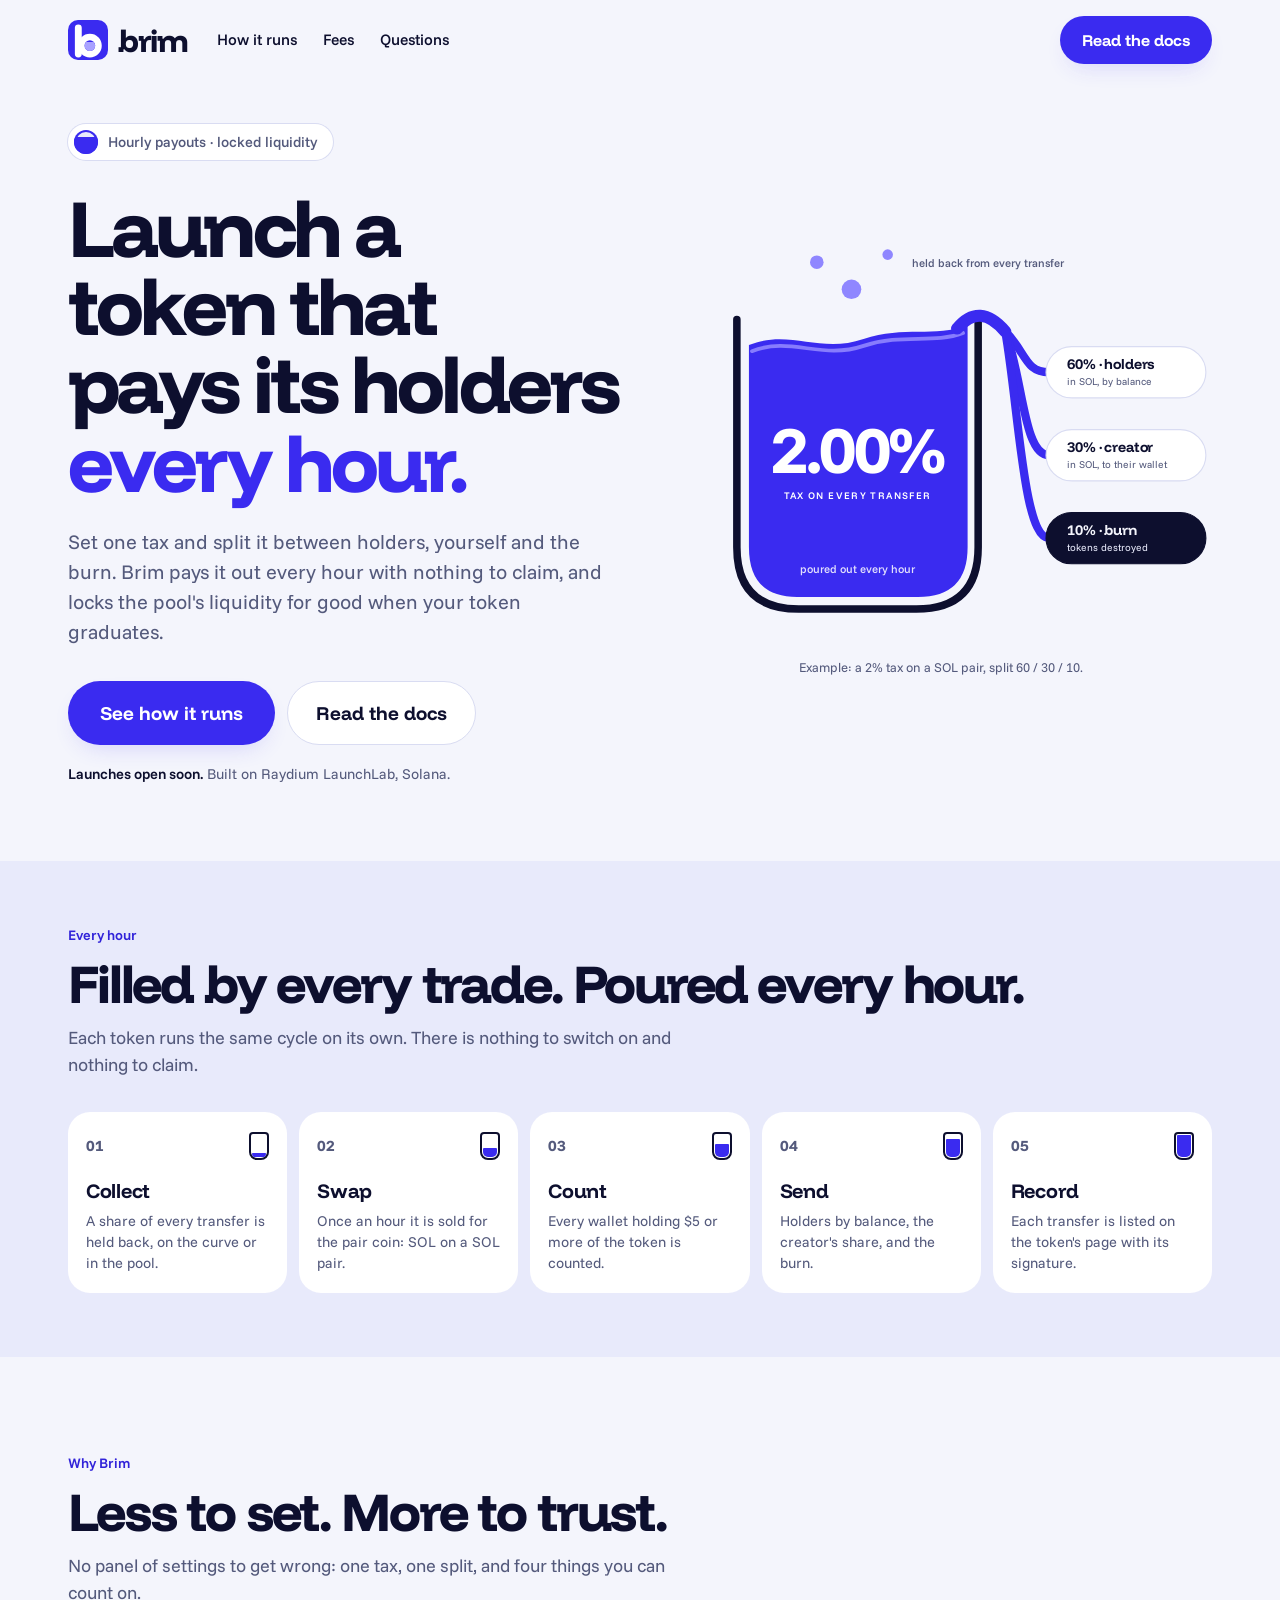
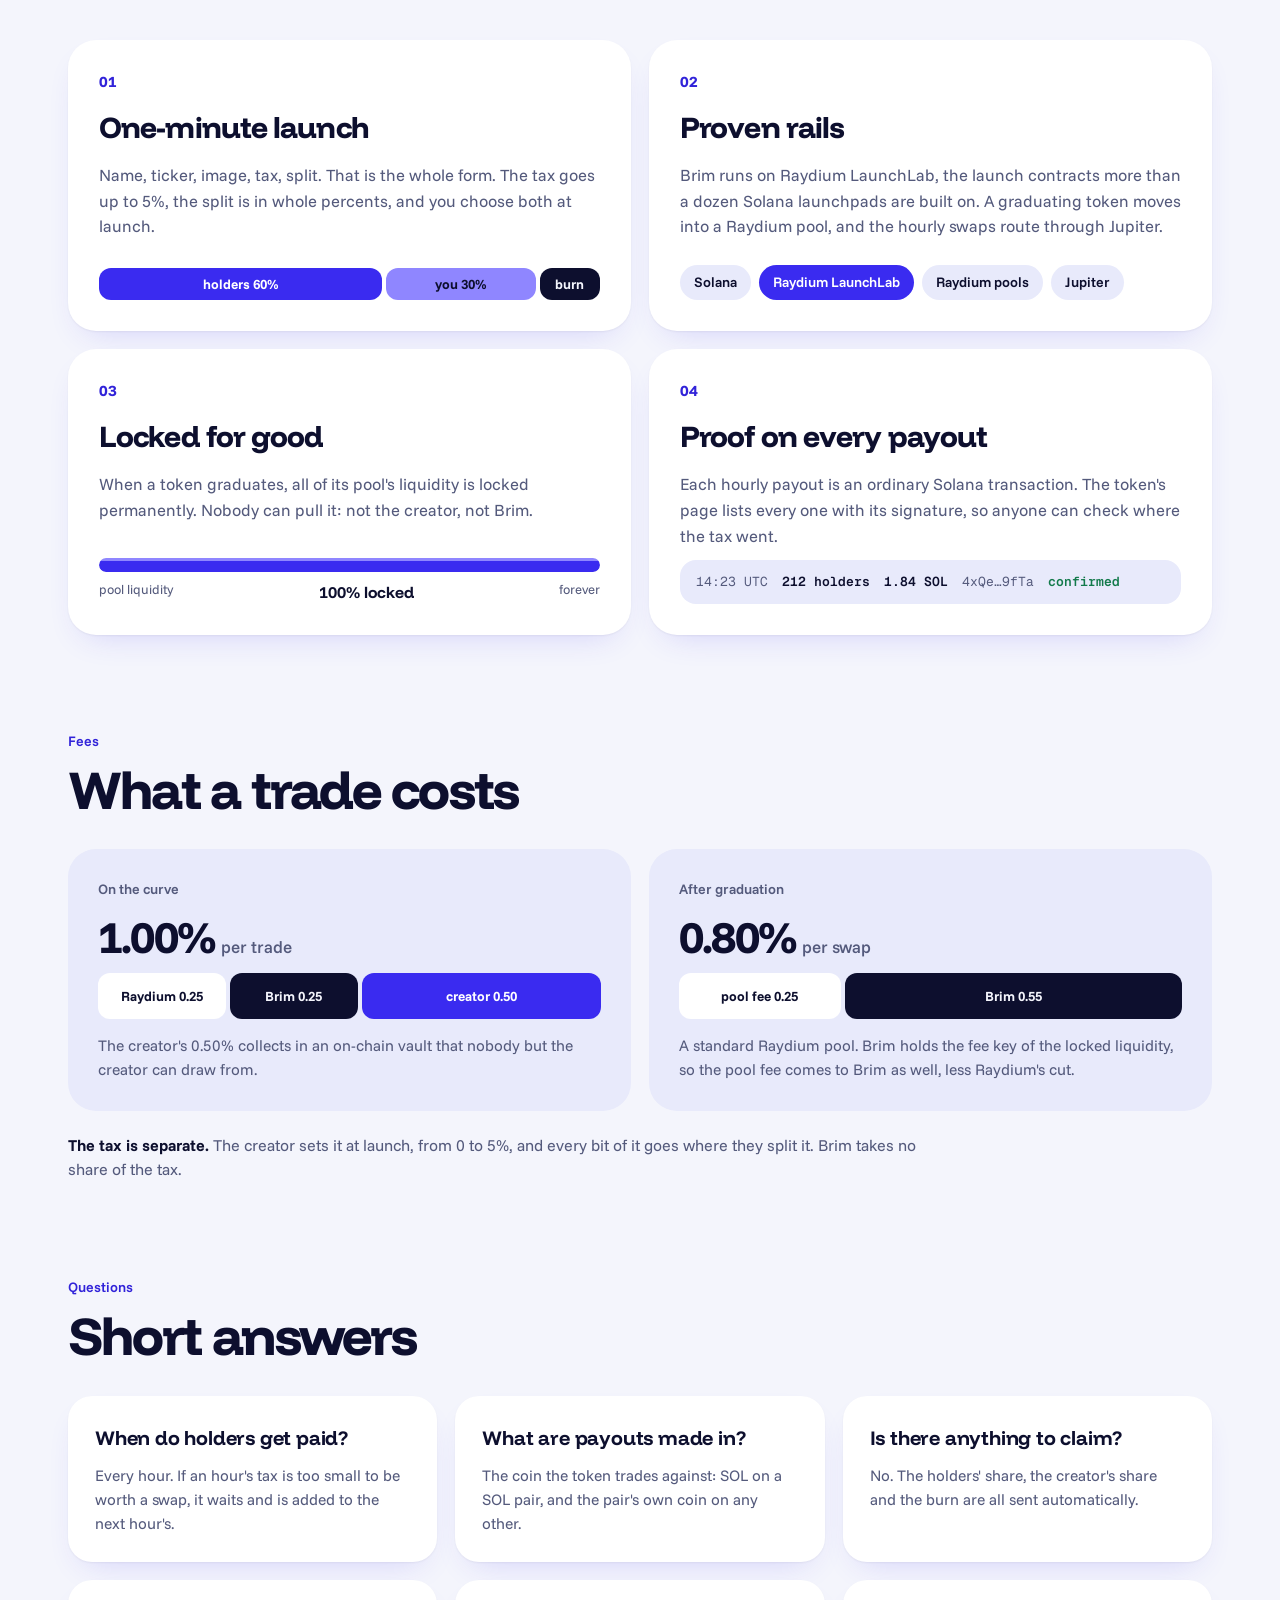
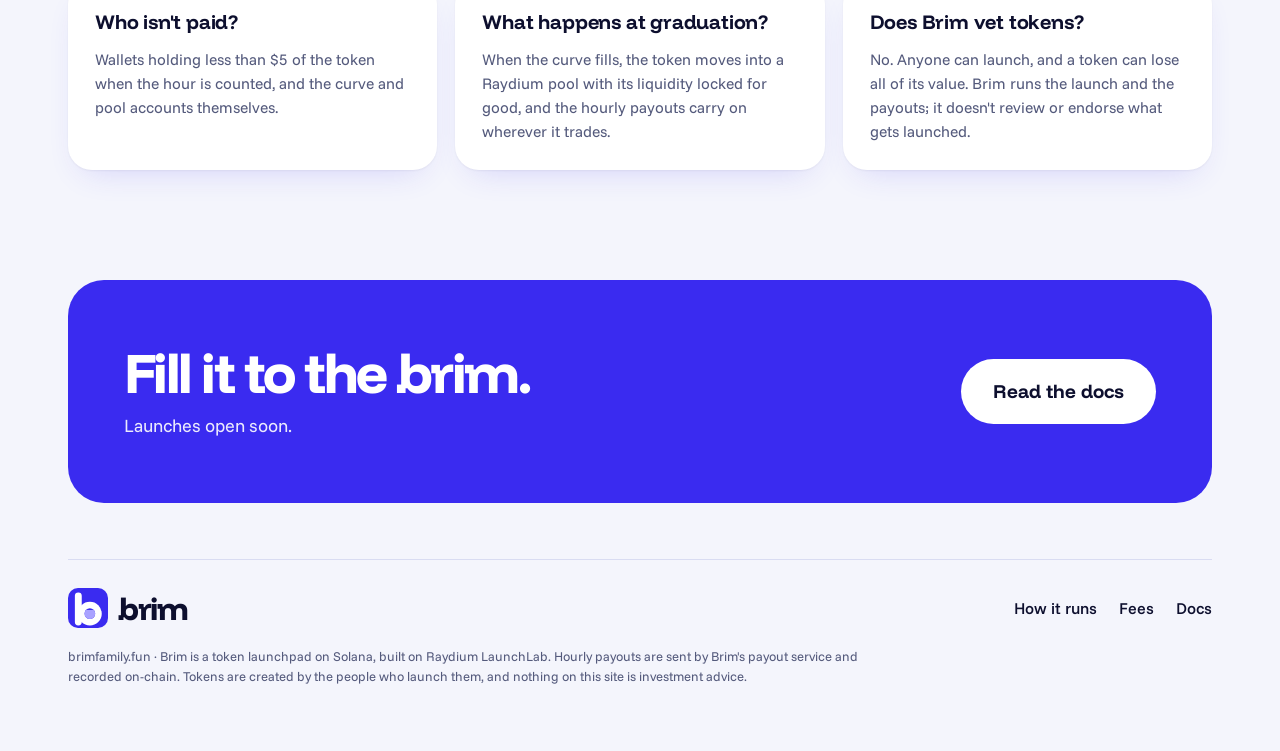
==== index.html @ 85ad712d "Brim website" ====
<!doctype html>
<html lang="en">
<head>
<meta charset="utf-8">
<meta name="viewport" content="width=device-width, initial-scale=1">
<script>try{var m=localStorage.getItem("brim-mode");if(m==="dark"||m==="light")document.documentElement.dataset.theme=m}catch(e){}</script>
<title>Brim · tokens that pay every hour</title>
<meta name="description" content="Launch a Solana token whose tax pays its holders every hour. Built on Raydium LaunchLab, with the pool's liquidity locked for good at graduation.">
<meta property="og:title" content="Brim · tokens that pay every hour">
<meta property="og:description" content="One tax, split between holders, the creator and the burn, paid out every hour. Built on Raydium LaunchLab.">
<meta property="og:image" content="https://brimfamily.fun/logo.png">
<meta property="og:url" content="https://brimfamily.fun/">
<meta name="twitter:card" content="summary">
<meta name="theme-color" content="#F4F5FC" media="(prefers-color-scheme: light)">
<meta name="theme-color" content="#090A1F" media="(prefers-color-scheme: dark)">
<link rel="icon" href="favicon.svg" type="image/svg+xml">
<link rel="apple-touch-icon" href="apple-touch-icon.png">
<style>
  @font-face { font-family: "Funnel Display"; src: url("fonts/funnel-display-latin-wght-normal.woff2") format("woff2"); font-weight: 300 800; font-style: normal; font-display: swap; }
  @font-face { font-family: "Funnel Sans"; src: url("fonts/funnel-sans-latin-wght-normal.woff2") format("woff2"); font-weight: 300 800; font-style: normal; font-display: swap; }
  @font-face { font-family: "Geist Mono"; src: url("fonts/geist-mono-latin-wght-normal.woff2") format("woff2"); font-weight: 100 900; font-style: normal; font-display: swap; }

  :root { color-scheme: light; --bg: #F4F5FC; --bg2: #E8EAFB; --card: #FFFFFF; --ink: #0D0F2E; --muted: #545A7C; --line: #D9DCF2; --accent: #3A2BF0; --accent2: #2A1CC9; --on-accent: #FFFFFF; --link: #3123D9; --ok: #137A4B;
    --hi: #8F86FF; --glow: rgba(58, 43, 240, .20); --card-line: transparent; --card-shadow: 0 1px 2px rgba(13, 15, 46, .05), 0 14px 34px -16px rgba(58, 43, 240, .20);
    --font-body: "Funnel Sans", system-ui, -apple-system, "Segoe UI", sans-serif; --font-display: "Funnel Display", system-ui, sans-serif; --font-mono: "Geist Mono", ui-monospace, Menlo, Consolas, monospace; }
  :root[data-theme="dark"] { color-scheme: dark; --bg: #090A1F; --bg2: #16183A; --card: #10122D; --ink: #EDEFFF; --muted: #A0A5CC; --line: #262A57; --accent: #7E73FF; --accent2: #9D95FF; --on-accent: #090A1F; --link: #A9A2FF; --ok: #5ED39A; --hi: #B9B3FF; --glow: transparent; --card-line: #262A57; --card-shadow: none; }
  @media (prefers-color-scheme: dark) { :root:not([data-theme="light"]) { color-scheme: dark; --bg: #090A1F; --bg2: #16183A; --card: #10122D; --ink: #EDEFFF; --muted: #A0A5CC; --line: #262A57; --accent: #7E73FF; --accent2: #9D95FF; --on-accent: #090A1F; --link: #A9A2FF; --ok: #5ED39A; --hi: #B9B3FF; --glow: transparent; --card-line: #262A57; --card-shadow: none; } }

  *, *::before, *::after { box-sizing: border-box; }
  body { margin: 0; background: var(--bg); color: var(--ink); font: 16px/1.5 var(--font-body); -webkit-font-smoothing: antialiased; }
  a { color: var(--link); }
  h1, h2, h3 { font-family: var(--font-display); }
  .wrap { max-width: 1200px; margin: 0 auto; padding: 0 28px; }

  .nav { position: sticky; top: 0; z-index: 10; background: color-mix(in srgb, var(--bg) 86%, transparent); backdrop-filter: blur(12px); }
  .navrow { display: flex; align-items: center; gap: 30px; height: 80px; }
  .brand { display: flex; align-items: center; gap: 10px; text-decoration: none; color: var(--ink); flex: none; }
  .brand img { width: 40px; height: 40px; display: block; }
  .brand span { font-family: var(--font-display); font-weight: 800; font-size: 32px; letter-spacing: -.045em; line-height: 1; }
  .links { display: flex; gap: 26px; flex: 1; }
  .links a { color: var(--ink); text-decoration: none; font-weight: 500; font-size: 15.5px; }
  .links a:hover { color: var(--link); }
  .cta { display: inline-flex; align-items: center; gap: 8px; background: var(--accent); color: var(--on-accent); text-decoration: none; font-family: var(--font-display); font-weight: 700; font-size: 16px; padding: 12px 22px; border-radius: 999px; box-shadow: 0 10px 24px -10px var(--glow); white-space: nowrap; }
  .cta:hover { background: var(--accent2); }
  .cta.big { font-size: 19px; padding: 18px 32px; }
  .ghost { display: inline-flex; align-items: center; gap: 8px; color: var(--ink); text-decoration: none; font-family: var(--font-display); font-weight: 700; font-size: 19px; padding: 16px 28px; border-radius: 999px; border: 1.5px solid var(--line); background: var(--card); white-space: nowrap; }
  .ghost:hover { border-color: var(--accent); }

  .hero { display: grid; grid-template-columns: minmax(0, 1.02fr) minmax(0, .98fr); gap: 36px; align-items: center; padding-top: 44px; padding-bottom: 76px; }
  .eyebrow { display: inline-flex; align-items: center; gap: 10px; padding: 6px 16px 6px 6px; border-radius: 999px; background: var(--card); box-shadow: 0 0 0 1px var(--line); font-size: 14.5px; font-weight: 500; color: var(--muted); margin: 0 0 28px; }
  .eyebrow i { width: 24px; height: 24px; border-radius: 50%; background: linear-gradient(to top, var(--accent) 0 70%, var(--bg2) 70%); box-shadow: inset 0 0 0 2px var(--accent); }
  h1 { font-size: clamp(46px, 6.3vw, 88px); line-height: .97; letter-spacing: -.048em; font-weight: 800; margin: 0 0 26px; text-wrap: balance; }
  h1 em { font-style: normal; color: var(--accent); }
  .lede { font-size: 20px; line-height: 1.5; color: var(--muted); max-width: 540px; margin: 0 0 34px; }
  .ctas { display: flex; flex-wrap: wrap; gap: 12px; }
  .soon { margin: 18px 0 0; font-size: 14.5px; color: var(--muted); }
  .soon b { color: var(--ink); font-weight: 600; }
  figure { margin: 0; }
  figure svg { width: 100%; height: auto; display: block; }
  figcaption { font-size: 13px; color: var(--muted); text-align: center; margin-top: 4px; }
  .v-liq { fill: var(--accent); }
  .v-hi { fill: none; stroke: var(--hi); stroke-width: 5; stroke-linecap: round; opacity: .9; }
  .v-wall { fill: none; stroke: var(--ink); stroke-width: 10; stroke-linecap: round; stroke-linejoin: round; }
  .v-pour { fill: none; stroke: var(--accent); stroke-width: 16; stroke-linecap: round; }
  .v-pipe { fill: none; stroke: var(--accent); stroke-width: 11; stroke-linecap: round; }
  .v-drop { fill: var(--hi); }
  .v-note { fill: var(--muted); font-family: var(--font-body); font-size: 15px; font-weight: 500; }
  .v-big { fill: var(--on-accent); font-family: var(--font-display); font-weight: 800; font-size: 86px; letter-spacing: -.04em; text-anchor: middle; }
  .v-sm { fill: var(--on-accent); font-family: var(--font-body); font-weight: 600; font-size: 13px; letter-spacing: .14em; text-anchor: middle; }
  .v-sm2 { fill: var(--on-accent); font-family: var(--font-body); font-weight: 500; font-size: 15px; text-anchor: middle; opacity: .85; }
  .v-chip { fill: var(--card); stroke: var(--line); stroke-width: 1.5; }
  .v-chip.k { fill: var(--ink); stroke: var(--ink); }
  .v-ct { fill: var(--ink); font-family: var(--font-display); font-weight: 700; font-size: 19px; letter-spacing: -.01em; }
  .v-cs { fill: var(--muted); font-family: var(--font-body); font-size: 13.5px; }
  .v-ct.k { fill: var(--bg); }
  .v-cs.k { fill: var(--bg2); }

  .band { background: var(--bg2); padding: 64px 0; }
  .kicker { font-weight: 600; font-size: 14px; color: var(--link); margin: 0 0 10px; }
  h2.sec { font-size: clamp(34px, 4.2vw, 56px); letter-spacing: -.04em; line-height: 1; margin: 0 0 14px; font-weight: 800; }
  .sub { font-size: 18px; color: var(--muted); margin: 0; max-width: 640px; }
  .cycle { list-style: none; margin: 34px 0 0; padding: 0; display: grid; grid-template-columns: repeat(auto-fit, minmax(min(190px, 100%), 1fr)); gap: 12px; }
  .cycle li { background: var(--card); border-radius: 22px; padding: 20px 18px; }
  .cycle .top { display: flex; align-items: center; justify-content: space-between; margin-bottom: 16px; }
  .cycle .n { font-family: var(--font-display); font-weight: 800; font-size: 15px; color: var(--muted); }
  .lvl { display: inline-flex; align-items: flex-end; width: 20px; height: 28px; border-radius: 4px 4px 8px 8px; box-shadow: inset 0 0 0 2px var(--ink); padding: 3px; overflow: hidden; }
  .lvl i { display: block; width: 100%; background: var(--accent); border-radius: 1px 1px 5px 5px; }
  .cycle b { display: block; font-family: var(--font-display); font-size: 20px; font-weight: 700; letter-spacing: -.015em; }
  .cycle small { display: block; color: var(--muted); font-size: 14.5px; margin-top: 4px; line-height: 1.45; }
  .secpad { padding-top: 96px; }

  .pillars { display: grid; grid-template-columns: repeat(auto-fit, minmax(min(460px, 100%), 1fr)); gap: 18px; margin-top: 34px; }
  .pillar { background: var(--card); border: 1px solid var(--card-line); border-radius: 28px; padding: 30px; box-shadow: var(--card-shadow); display: flex; flex-direction: column; gap: 12px; }
  .pillar .pn { font-family: var(--font-display); font-weight: 800; font-size: 15px; color: var(--link); }
  .pillar h3 { font-size: 30px; letter-spacing: -.03em; margin: 0; font-weight: 800; }
  .pillar p { margin: 0; font-size: 16.5px; line-height: 1.55; color: var(--muted); }
  .demo { margin-top: auto; padding-top: 14px; }
  .tags { display: flex; flex-wrap: wrap; gap: 8px; }
  .tag { border-radius: 999px; padding: 7px 14px; font-weight: 600; font-size: 14px; background: var(--bg2); color: var(--ink); }
  .tag.on { background: var(--accent); color: var(--on-accent); }
  .meter { height: 14px; border-radius: 999px; background: var(--bg2); box-shadow: inset 0 0 0 1px var(--line); overflow: hidden; }
  .meter i { display: block; height: 100%; border-radius: 999px; background: linear-gradient(180deg, var(--hi) 0 3px, var(--accent) 3px); }
  .meterl { display: flex; justify-content: space-between; font-size: 13px; color: var(--muted); margin-top: 8px; }
  .meterl b { color: var(--ink); font-family: var(--font-display); font-size: 16px; }
  .split { display: flex; gap: 4px; height: 46px; }
  .split span { display: flex; align-items: center; justify-content: center; border-radius: 12px; font-weight: 700; font-size: 13.5px; white-space: nowrap; overflow: hidden; padding: 0 8px; }
  .split .s1 { background: var(--accent); color: var(--on-accent); }
  .split .s2 { background: var(--hi); color: #0D0F2E; }
  .split .s3 { background: var(--ink); color: var(--bg); }
  .rcpt { display: flex; flex-wrap: wrap; gap: 6px 14px; align-items: center; background: var(--bg2); border-radius: 16px; padding: 12px 16px; font-family: var(--font-mono); font-size: 13px; color: var(--muted); }
  .rcpt b { color: var(--ink); font-weight: 600; }
  .rcpt .ok { color: var(--ok); font-weight: 600; }

  .feecards { display: grid; grid-template-columns: repeat(auto-fit, minmax(min(460px, 100%), 1fr)); gap: 18px; margin-top: 34px; }
  .feecard { border-radius: 28px; padding: 30px; background: var(--bg2); display: flex; flex-direction: column; gap: 14px; }
  .feecard .when { font-weight: 600; font-size: 14px; color: var(--muted); margin: 0; }
  .feecard h3 { font-size: 44px; letter-spacing: -.04em; line-height: 1; margin: 0; font-weight: 800; }
  .feecard h3 small { font-family: var(--font-body); font-size: 17px; font-weight: 500; letter-spacing: 0; color: var(--muted); margin-left: 6px; }
  .feecard p { margin: 0; font-size: 15.5px; color: var(--muted); line-height: 1.55; }
  .feecard .split span { background: var(--card); color: var(--ink); }
  .feecard .split .s1 { background: var(--accent); color: var(--on-accent); }
  .feecard .split .s3 { background: var(--ink); color: var(--bg); }
  .taxnote { font-size: 16px; color: var(--muted); margin: 22px 0 0; max-width: 860px; }
  .taxnote b { color: var(--ink); }

  .qa { display: grid; grid-template-columns: repeat(auto-fit, minmax(min(340px, 100%), 1fr)); gap: 18px; margin-top: 34px; }
  .qa article { border-radius: 24px; padding: 26px; background: var(--card); border: 1px solid var(--card-line); box-shadow: var(--card-shadow); }
  .qa h3 { font-size: 20px; margin: 0 0 10px; font-weight: 700; letter-spacing: -.01em; }
  .qa p { margin: 0; font-size: 15.5px; color: var(--muted); line-height: 1.55; }

  .closer { margin-top: 110px; background: var(--accent); color: var(--on-accent); border-radius: 36px; padding: 64px 56px; display: flex; align-items: center; justify-content: space-between; gap: 28px; flex-wrap: wrap; }
  .closer h2 { font-size: clamp(34px, 4.4vw, 60px); letter-spacing: -.045em; line-height: 1; margin: 0 0 12px; font-weight: 800; }
  .closer p { margin: 0; font-size: 18px; opacity: .9; }
  .closer .cta { background: var(--card); color: var(--ink); box-shadow: none; }

  .foot { padding: 56px 0 64px; }
  .footrow { display: flex; align-items: center; gap: 24px; flex-wrap: wrap; border-top: 1.5px solid var(--line); padding-top: 28px; }
  .footrow nav { display: flex; gap: 22px; margin-left: auto; }
  .footrow nav a { color: var(--ink); text-decoration: none; font-weight: 500; }
  .fine { font-size: 13px; color: var(--muted); max-width: 820px; margin: 18px 0 0; line-height: 1.55; }

  @media (max-width: 900px) { .hero { grid-template-columns: minmax(0, 1fr); padding-top: 28px; gap: 20px; } .links { display: none; } .navrow { justify-content: space-between; height: 68px; } }
  @media (max-width: 520px) { .wrap { padding: 0 18px; } .navrow { height: 64px; } .brand span { font-size: 27px; } .brand img { width: 34px; height: 34px; } .cta { font-size: 14px; padding: 10px 16px; } .cta.big { font-size: 17px; padding: 15px 24px; } .ghost { font-size: 17px; padding: 14px 22px; } .lede { font-size: 17px; margin-bottom: 24px; } .eyebrow { font-size: 12.5px; margin-bottom: 20px; } .secpad { padding-top: 72px; } .pillar, .feecard { padding: 24px; } .pillar h3 { font-size: 26px; } .feecard h3 { font-size: 36px; } .closer { padding: 40px 26px; border-radius: 28px; margin-top: 80px; } .footrow nav { margin-left: 0; } }
</style>
</head>
<body>
<header class="nav">
  <div class="wrap navrow">
    <a class="brand" href="/"><img src="favicon.svg" alt=""><span>brim</span></a>
    <nav class="links" aria-label="Site"><a href="#cycle">How it runs</a><a href="#fees">Fees</a><a href="#questions">Questions</a></nav>
    <a class="cta" href="/docs/">Read the docs</a>
  </div>
</header>

<main>
<section class="wrap hero">
  <div>
    <p class="eyebrow"><i></i>Hourly payouts · locked liquidity</p>
    <h1>Launch a token that pays its holders <em>every hour.</em></h1>
    <p class="lede">Set one tax and split it between holders, yourself and the burn. Brim pays it out every hour with nothing to claim, and locks the pool's liquidity for good when your token graduates.</p>
    <div class="ctas"><a class="cta big" href="#cycle">See how it runs</a><a class="ghost" href="/docs/">Read the docs</a></div>
    <p class="soon"><b>Launches open soon.</b> Built on Raydium LaunchLab, Solana.</p>
  </div>
  <figure>
    <svg viewBox="0 0 720 560" role="img" aria-label="Example: a 2% tax fills the vessel and pours out to holders, the creator and the burn every hour">
      <circle class="v-drop" cx="196" cy="40" r="9"/><circle class="v-drop" cx="242" cy="76" r="13"/><circle class="v-drop" cx="290" cy="30" r="7"/>
      <text class="v-note" x="322" y="47">held back from every transfer</text>
      <path class="v-liq" d="M106 150C160 128 200 162 258 142C312 124 352 140 396 124V418Q396 484 330 484H170Q106 484 106 418Z"/>
      <path class="v-hi" d="M110 158C162 138 202 170 258 151C310 134 350 149 390 134"/>
      <path class="v-wall" d="M90 116V418Q90 500 172 500H328Q410 500 410 418V116"/>
      <path class="v-pour" d="M382 128Q412 92 446 132"/>
      <path class="v-pipe" d="M446 132C474 160 472 186 504 186"/>
      <path class="v-pipe" d="M446 132C470 196 470 296 504 296"/>
      <path class="v-pipe" d="M446 132C464 236 470 406 504 406"/>
      <text class="v-big" x="250" y="320">2.00%</text>
      <text class="v-sm" x="250" y="354">TAX ON EVERY TRANSFER</text>
      <text class="v-sm2" x="250" y="452">poured out every hour</text>
      <rect class="v-chip" x="500" y="152" width="212" height="68" rx="34"/>
      <text class="v-ct" x="528" y="182">60% · holders</text><text class="v-cs" x="528" y="203">in SOL, by balance</text>
      <rect class="v-chip" x="500" y="262" width="212" height="68" rx="34"/>
      <text class="v-ct" x="528" y="292">30% · creator</text><text class="v-cs" x="528" y="313">in SOL, to their wallet</text>
      <rect class="v-chip k" x="500" y="372" width="212" height="68" rx="34"/>
      <text class="v-ct k" x="528" y="402">10% · burn</text><text class="v-cs k" x="528" y="423">tokens destroyed</text>
    </svg>
    <figcaption>Example: a 2% tax on a SOL pair, split 60 / 30 / 10.</figcaption>
  </figure>
</section>

<section class="band" id="cycle">
  <div class="wrap">
    <p class="kicker">Every hour</p>
    <h2 class="sec">Filled by every trade. Poured every hour.</h2>
    <p class="sub">Each token runs the same cycle on its own. There is nothing to switch on and nothing to claim.</p>
    <ol class="cycle">
      <li><div class="top"><span class="n">01</span><span class="lvl"><i style="height:20%"></i></span></div><b>Collect</b><small>A share of every transfer is held back, on the curve or in the pool.</small></li>
      <li><div class="top"><span class="n">02</span><span class="lvl"><i style="height:40%"></i></span></div><b>Swap</b><small>Once an hour it is sold for the pair coin: SOL on a SOL pair.</small></li>
      <li><div class="top"><span class="n">03</span><span class="lvl"><i style="height:60%"></i></span></div><b>Count</b><small>Every wallet holding $5 or more of the token is counted.</small></li>
      <li><div class="top"><span class="n">04</span><span class="lvl"><i style="height:80%"></i></span></div><b>Send</b><small>Holders by balance, the creator's share, and the burn.</small></li>
      <li><div class="top"><span class="n">05</span><span class="lvl"><i style="height:100%"></i></span></div><b>Record</b><small>Each transfer is listed on the token's page with its signature.</small></li>
    </ol>
  </div>
</section>

<section class="wrap secpad" id="why">
  <p class="kicker">Why Brim</p>
  <h2 class="sec">Less to set. More to trust.</h2>
  <p class="sub">No panel of settings to get wrong: one tax, one split, and four things you can count on.</p>
  <div class="pillars">
    <article class="pillar"><span class="pn">01</span><h3>One-minute launch</h3>
      <p>Name, ticker, image, tax, split. That is the whole form. The tax goes up to 5%, the split is in whole percents, and you choose both at launch.</p>
      <div class="demo split"><span class="s1" style="flex:60">holders 60%</span><span class="s2" style="flex:30">you 30%</span><span class="s3" style="flex:10">burn</span></div></article>
    <article class="pillar"><span class="pn">02</span><h3>Proven rails</h3>
      <p>Brim runs on Raydium LaunchLab, the launch contracts more than a dozen Solana launchpads are built on. A graduating token moves into a Raydium pool, and the hourly swaps route through Jupiter.</p>
      <div class="demo tags"><span class="tag">Solana</span><span class="tag on">Raydium LaunchLab</span><span class="tag">Raydium pools</span><span class="tag">Jupiter</span></div></article>
    <article class="pillar"><span class="pn">03</span><h3>Locked for good</h3>
      <p>When a token graduates, all of its pool's liquidity is locked permanently. Nobody can pull it: not the creator, not Brim.</p>
      <div class="demo"><div class="meter"><i style="width:100%"></i></div><div class="meterl"><span>pool liquidity</span><b>100% locked</b><span>forever</span></div></div></article>
    <article class="pillar"><span class="pn">04</span><h3>Proof on every payout</h3>
      <p>Each hourly payout is an ordinary Solana transaction. The token's page lists every one with its signature, so anyone can check where the tax went.</p>
      <div class="demo rcpt"><span>14:23 UTC</span><b>212 holders</b><b>1.84 SOL</b><span>4xQe…9fTa</span><span class="ok">confirmed</span></div></article>
  </div>
</section>

<section class="wrap secpad" id="fees">
  <p class="kicker">Fees</p>
  <h2 class="sec">What a trade costs</h2>
  <div class="feecards">
    <article class="feecard"><p class="when">On the curve</p><h3>1.00%<small>per trade</small></h3>
      <div class="split"><span style="flex:25">Raydium 0.25</span><span class="s3" style="flex:25">Brim 0.25</span><span class="s1" style="flex:50">creator 0.50</span></div>
      <p>The creator's 0.50% collects in an on-chain vault that nobody but the creator can draw from.</p></article>
    <article class="feecard"><p class="when">After graduation</p><h3>0.80%<small>per swap</small></h3>
      <div class="split"><span style="flex:25">pool fee 0.25</span><span class="s3" style="flex:55">Brim 0.55</span></div>
      <p>A standard Raydium pool. Brim holds the fee key of the locked liquidity, so the pool fee comes to Brim as well, less Raydium's cut.</p></article>
  </div>
  <p class="taxnote"><b>The tax is separate.</b> The creator sets it at launch, from 0 to 5%, and every bit of it goes where they split it. Brim takes no share of the tax.</p>
</section>

<section class="wrap secpad" id="questions">
  <p class="kicker">Questions</p>
  <h2 class="sec">Short answers</h2>
  <div class="qa">
    <article><h3>When do holders get paid?</h3><p>Every hour. If an hour's tax is too small to be worth a swap, it waits and is added to the next hour's.</p></article>
    <article><h3>What are payouts made in?</h3><p>The coin the token trades against: SOL on a SOL pair, and the pair's own coin on any other.</p></article>
    <article><h3>Is there anything to claim?</h3><p>No. The holders' share, the creator's share and the burn are all sent automatically.</p></article>
    <article><h3>Who isn't paid?</h3><p>Wallets holding less than $5 of the token when the hour is counted, and the curve and pool accounts themselves.</p></article>
    <article><h3>What happens at graduation?</h3><p>When the curve fills, the token moves into a Raydium pool with its liquidity locked for good, and the hourly payouts carry on wherever it trades.</p></article>
    <article><h3>Does Brim vet tokens?</h3><p>No. Anyone can launch, and a token can lose all of its value. Brim runs the launch and the payouts; it doesn't review or endorse what gets launched.</p></article>
  </div>
</section>

<section class="wrap">
  <div class="closer"><div><h2>Fill it to the brim.</h2><p>Launches open soon.</p></div><a class="cta big" href="/docs/">Read the docs</a></div>
</section>
</main>

<footer class="foot">
  <div class="wrap">
    <div class="footrow">
      <a class="brand" href="/"><img src="favicon.svg" alt=""><span>brim</span></a>
      <nav aria-label="Footer"><a href="#cycle">How it runs</a><a href="#fees">Fees</a><a href="/docs/">Docs</a></nav>
    </div>
    <p class="fine">brimfamily.fun · Brim is a token launchpad on Solana, built on Raydium LaunchLab. Hourly payouts are sent by Brim's payout service and recorded on-chain. Tokens are created by the people who launch them, and nothing on this site is investment advice.</p>
  </div>
</footer>
</body>
</html>
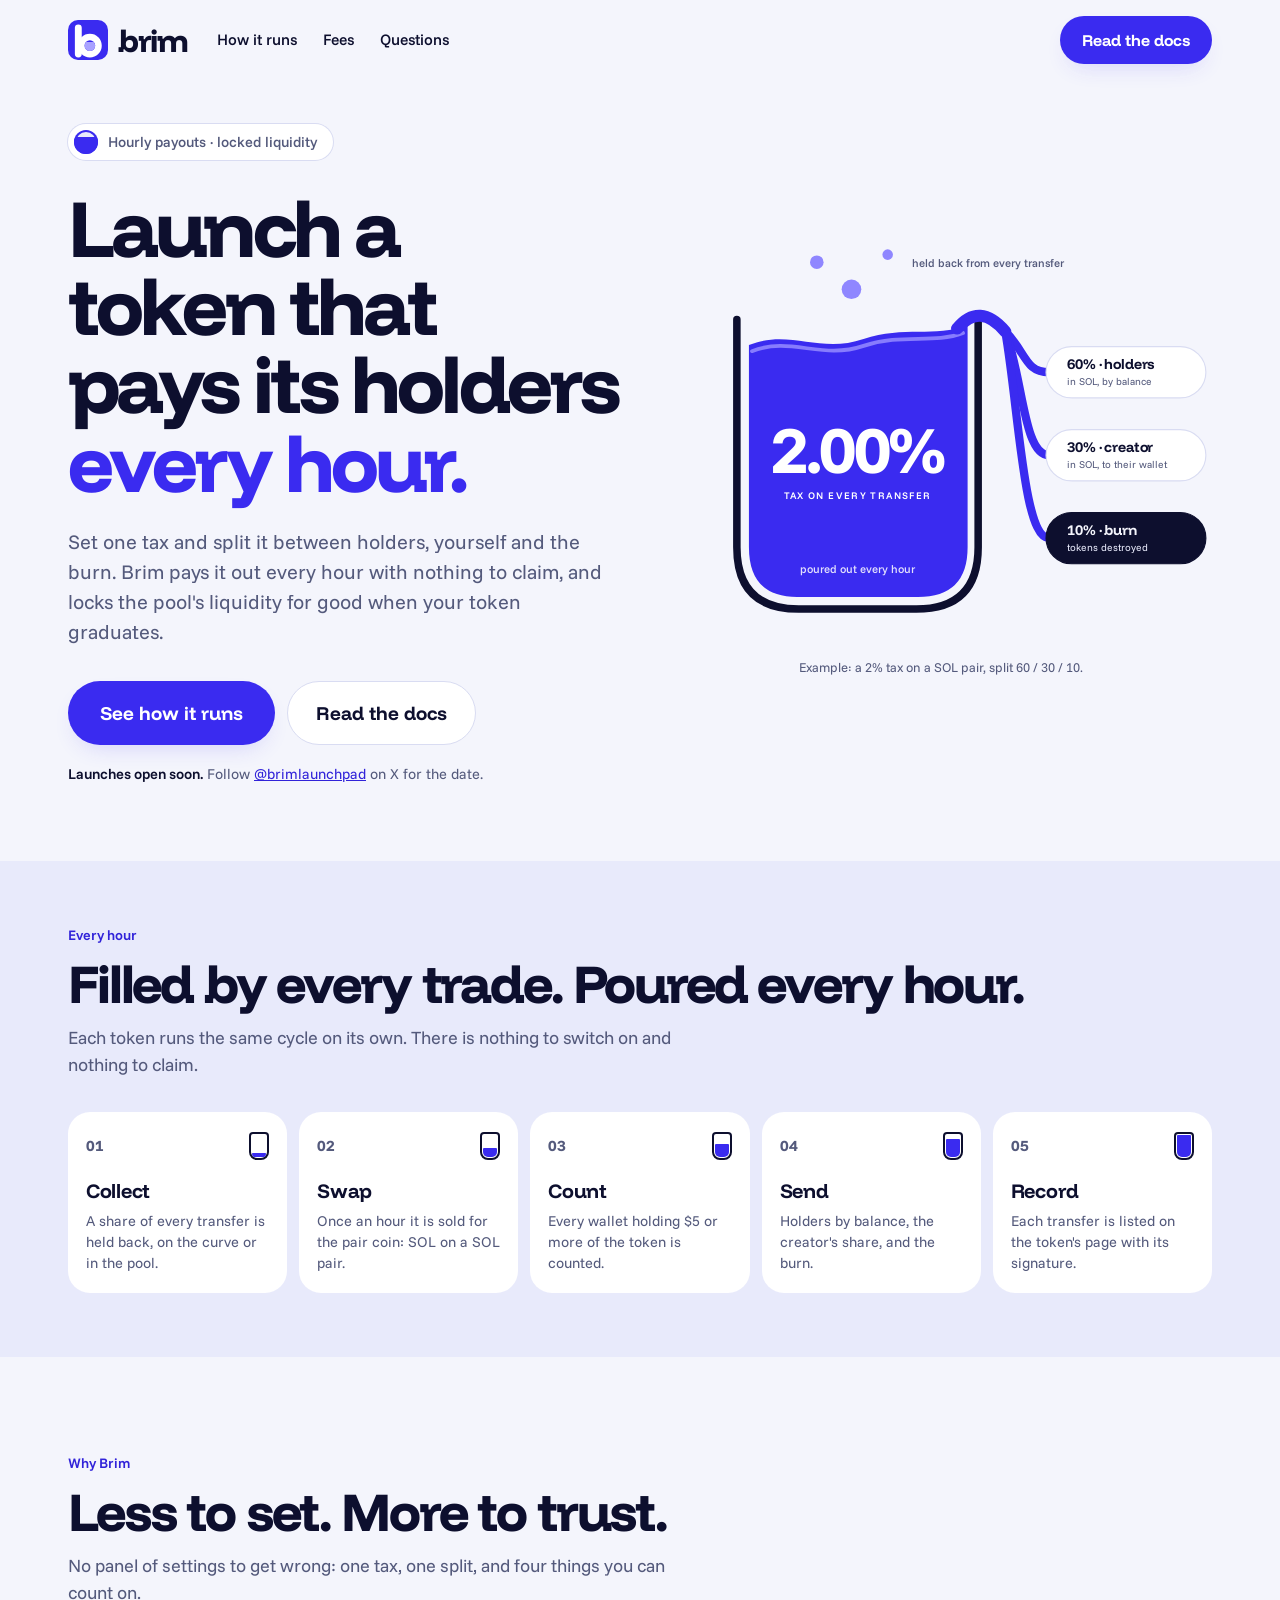
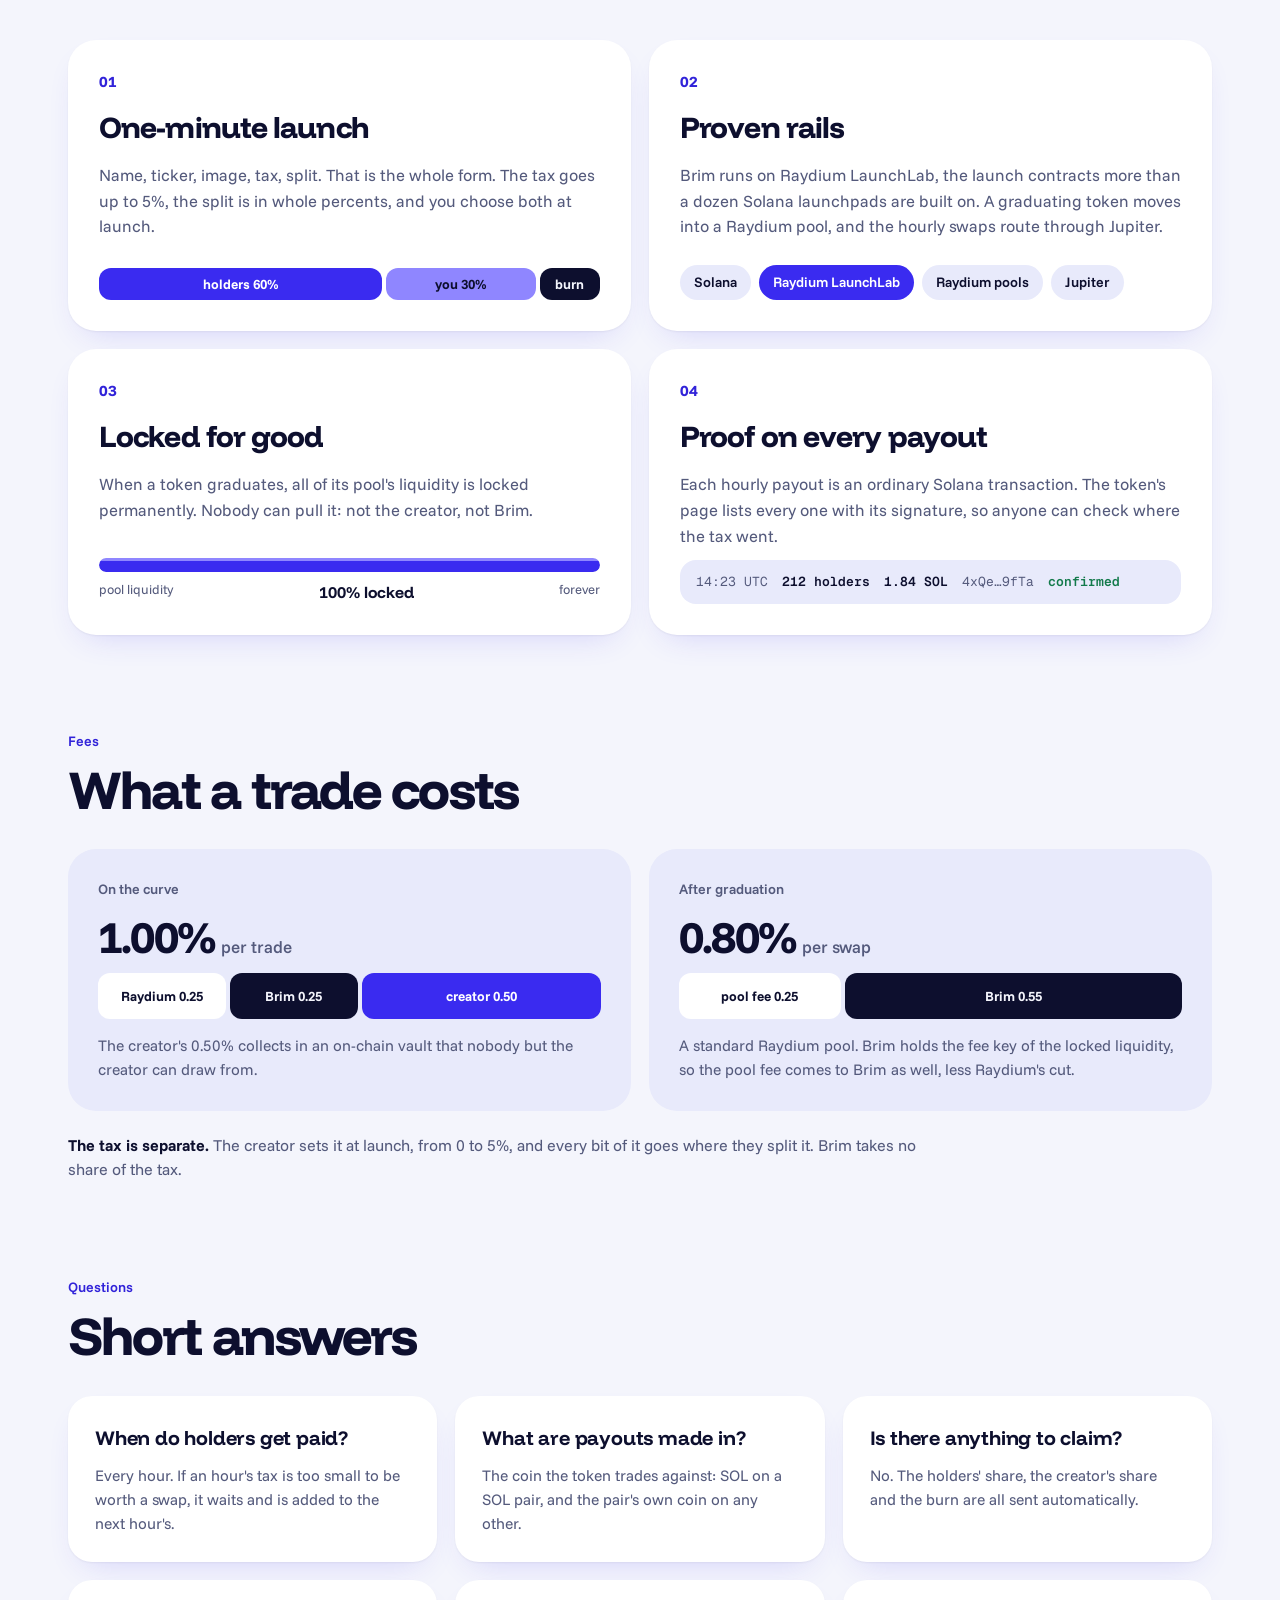
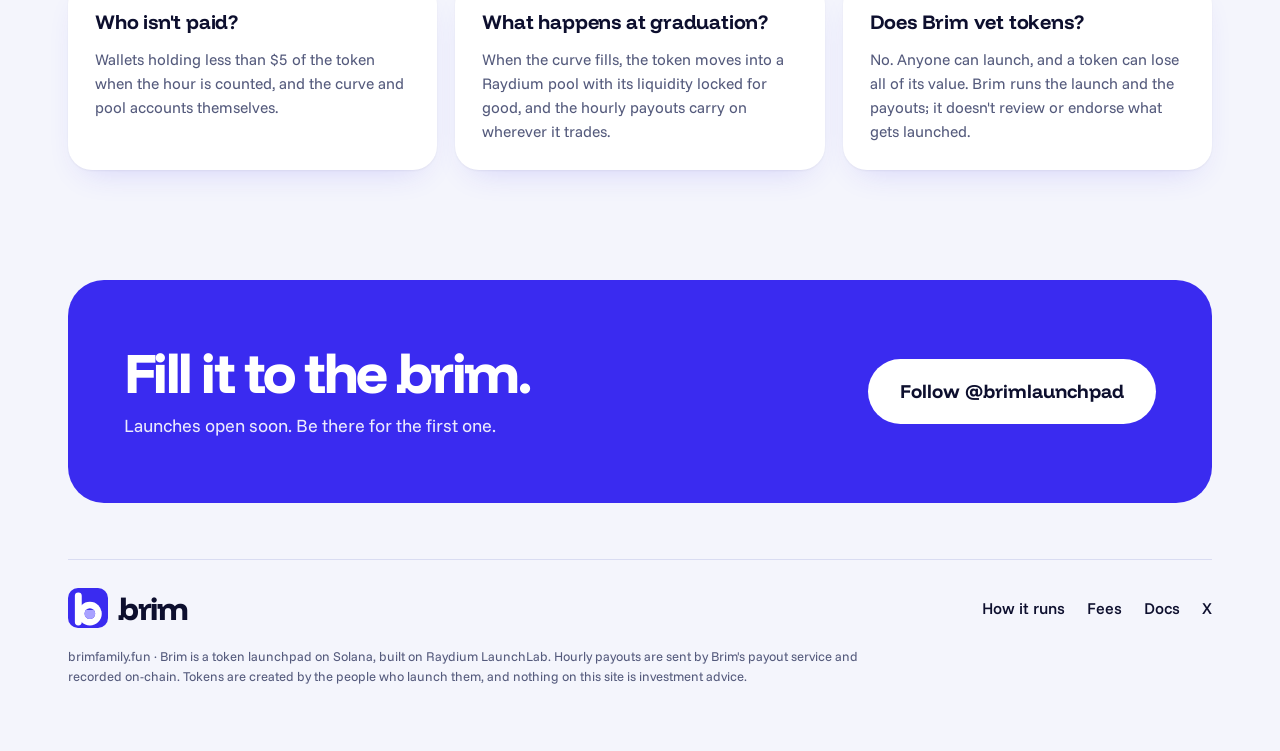
==== commit 80813974: "Link the X account" ====
--- a/index.html
+++ b/index.html
@@ -11,6 +11,7 @@
 <meta property="og:image" content="https://brimfamily.fun/logo.png">
 <meta property="og:url" content="https://brimfamily.fun/">
 <meta name="twitter:card" content="summary">
+<meta name="twitter:site" content="@brimlaunchpad">
 <meta name="theme-color" content="#F4F5FC" media="(prefers-color-scheme: light)">
 <meta name="theme-color" content="#090A1F" media="(prefers-color-scheme: dark)">
 <link rel="icon" href="favicon.svg" type="image/svg+xml">
@@ -159,7 +160,7 @@
     <h1>Launch a token that pays its holders <em>every hour.</em></h1>
     <p class="lede">Set one tax and split it between holders, yourself and the burn. Brim pays it out every hour with nothing to claim, and locks the pool's liquidity for good when your token graduates.</p>
     <div class="ctas"><a class="cta big" href="#cycle">See how it runs</a><a class="ghost" href="/docs/">Read the docs</a></div>
-    <p class="soon"><b>Launches open soon.</b> Built on Raydium LaunchLab, Solana.</p>
+    <p class="soon"><b>Launches open soon.</b> Follow <a href="https://x.com/brimlaunchpad">@brimlaunchpad</a> on X for the date.</p>
   </div>
   <figure>
     <svg viewBox="0 0 720 560" role="img" aria-label="Example: a 2% tax fills the vessel and pours out to holders, the creator and the burn every hour">
@@ -249,7 +250,7 @@
 </section>
 
 <section class="wrap">
-  <div class="closer"><div><h2>Fill it to the brim.</h2><p>Launches open soon.</p></div><a class="cta big" href="/docs/">Read the docs</a></div>
+  <div class="closer"><div><h2>Fill it to the brim.</h2><p>Launches open soon. Be there for the first one.</p></div><a class="cta big" href="https://x.com/brimlaunchpad">Follow @brimlaunchpad</a></div>
 </section>
 </main>
 
@@ -257,7 +258,7 @@
   <div class="wrap">
     <div class="footrow">
       <a class="brand" href="/"><img src="favicon.svg" alt=""><span>brim</span></a>
-      <nav aria-label="Footer"><a href="#cycle">How it runs</a><a href="#fees">Fees</a><a href="/docs/">Docs</a></nav>
+      <nav aria-label="Footer"><a href="#cycle">How it runs</a><a href="#fees">Fees</a><a href="/docs/">Docs</a><a href="https://x.com/brimlaunchpad">X</a></nav>
     </div>
     <p class="fine">brimfamily.fun · Brim is a token launchpad on Solana, built on Raydium LaunchLab. Hourly payouts are sent by Brim's payout service and recorded on-chain. Tokens are created by the people who launch them, and nothing on this site is investment advice.</p>
   </div>
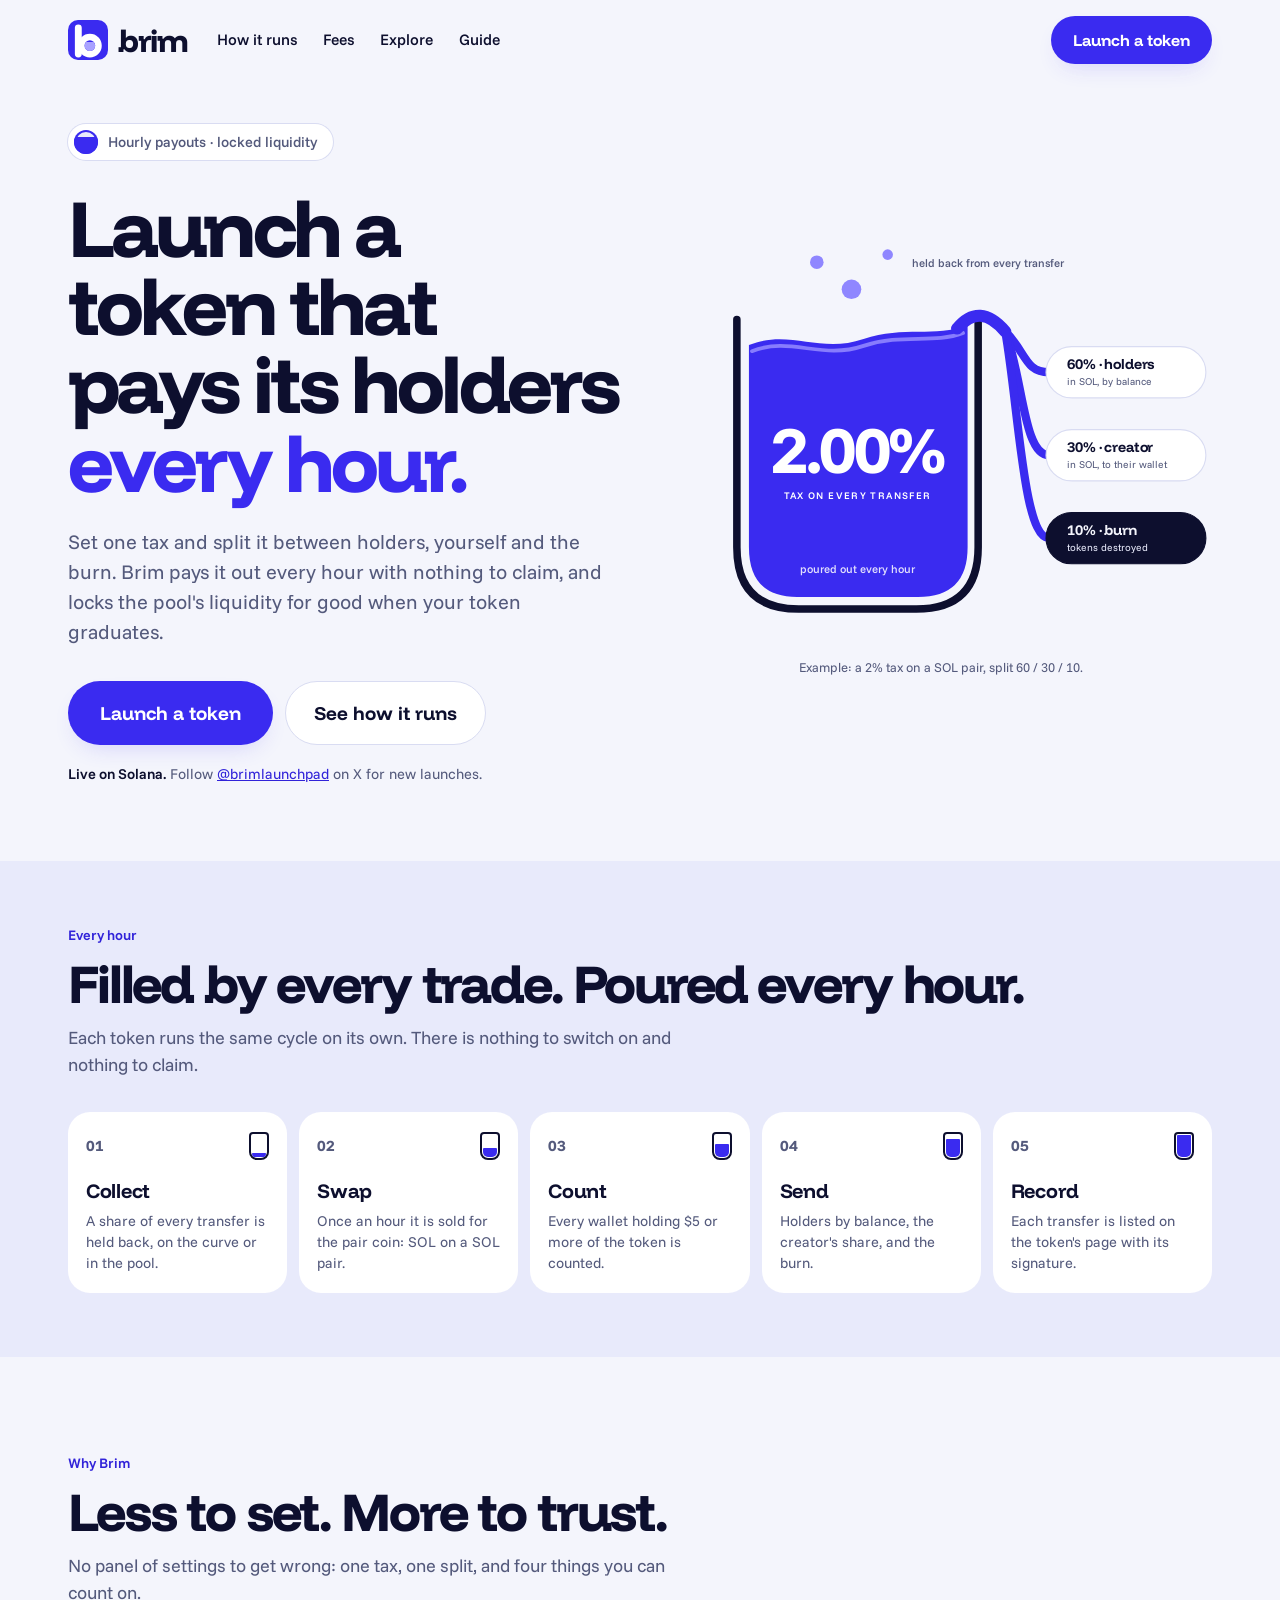
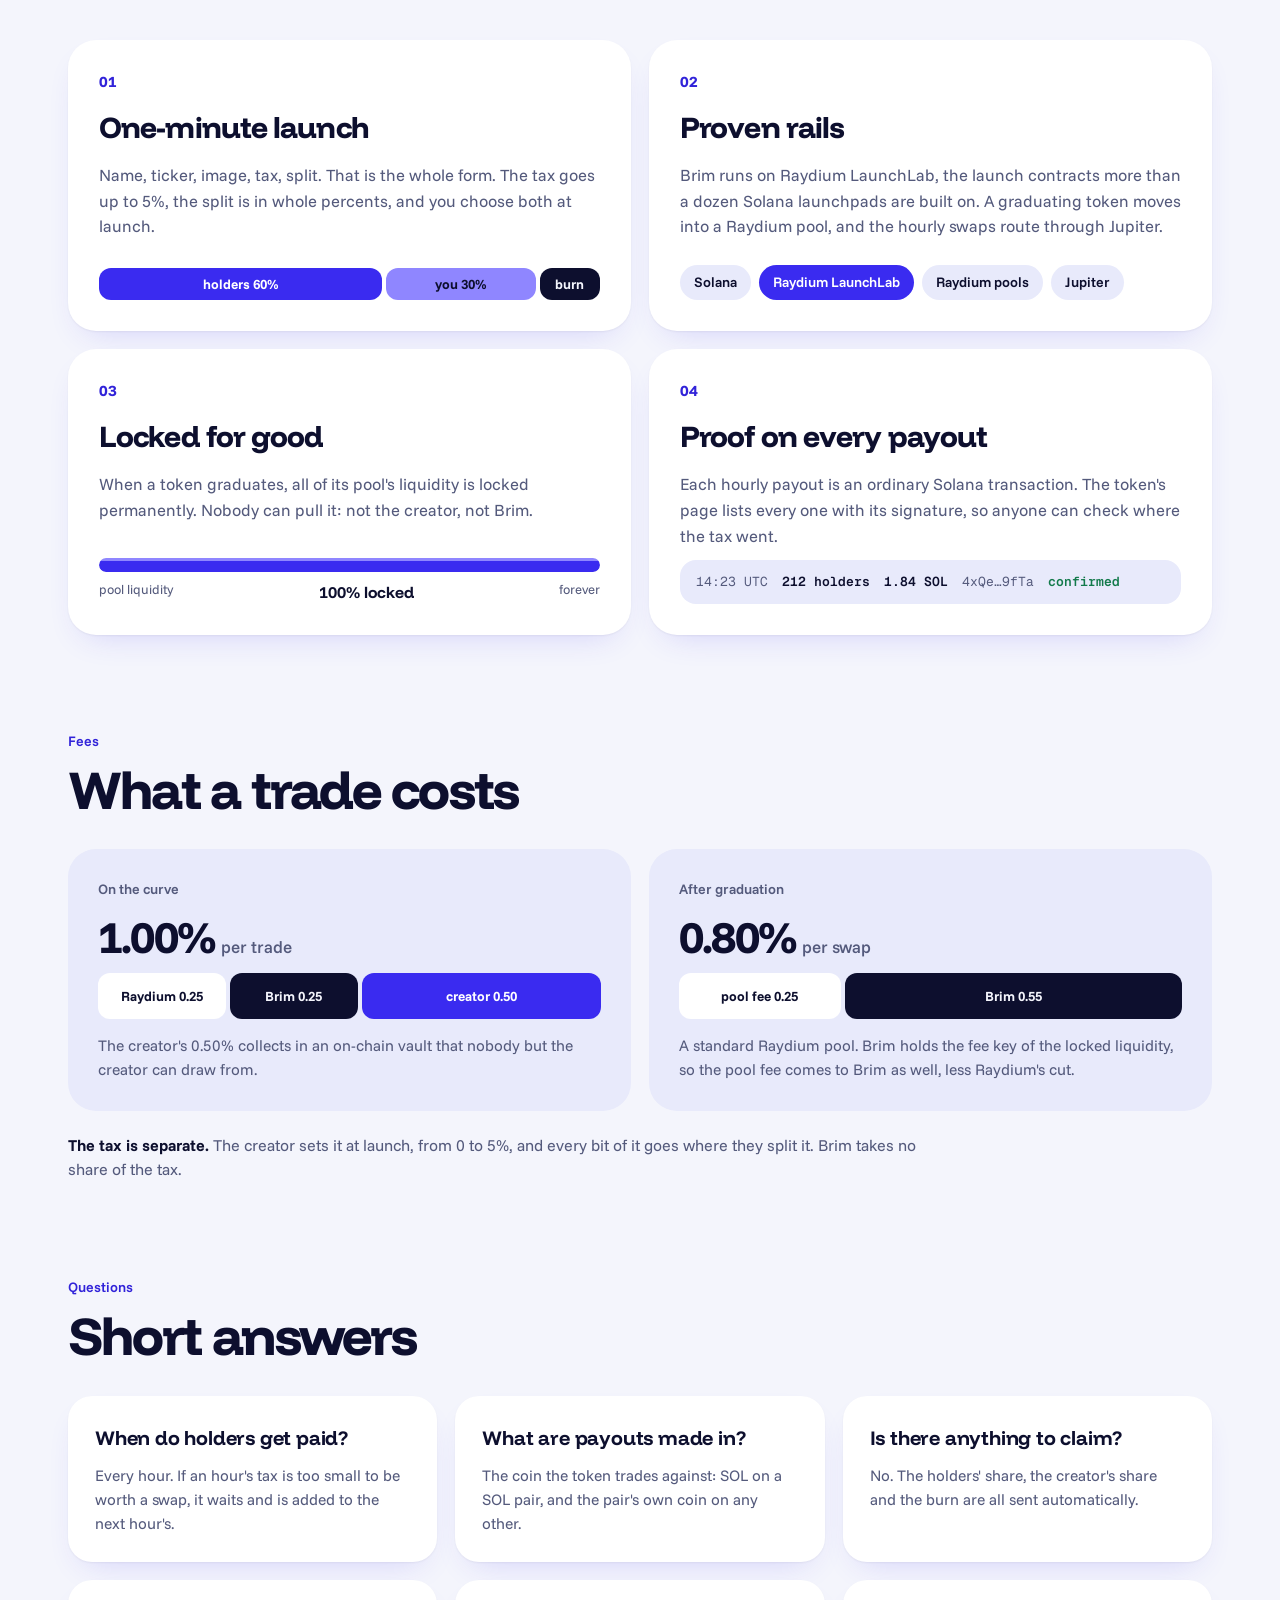
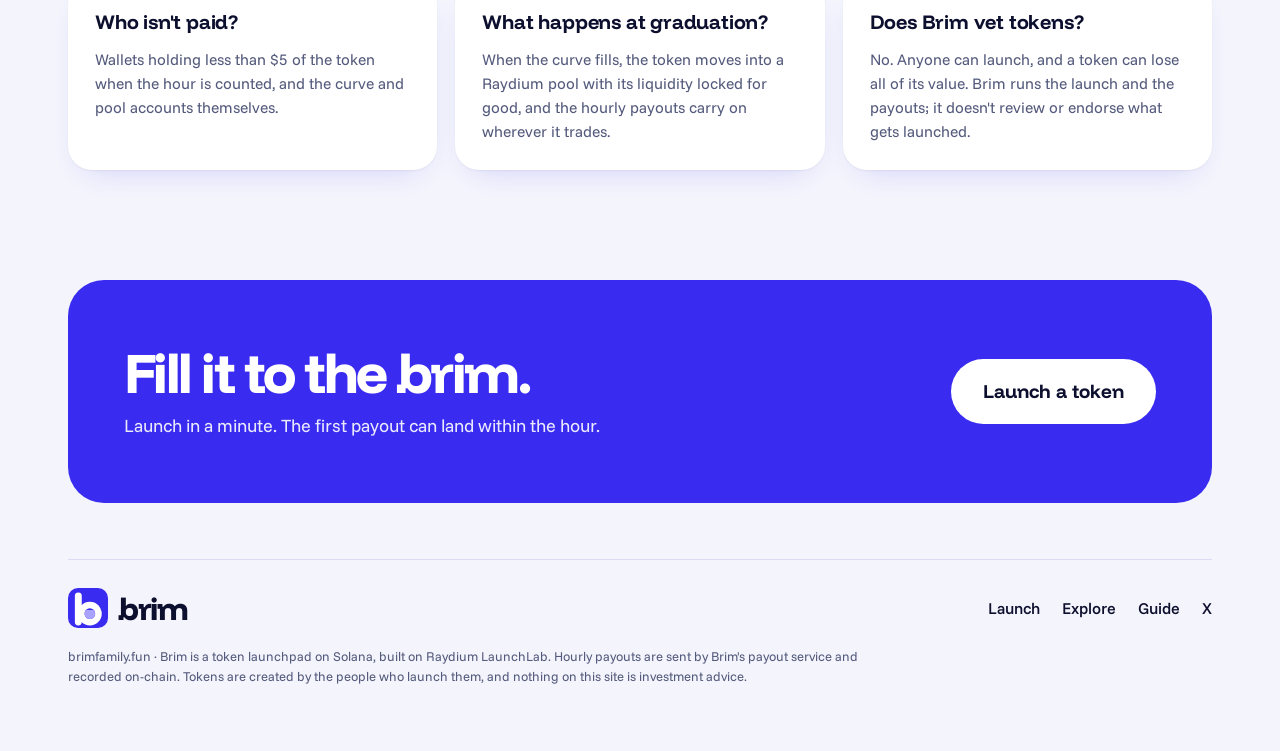
==== commit 4dafa136: "Link the launch app from the pages" ====
--- a/index.html
+++ b/index.html
@@ -148,8 +148,8 @@
 <header class="nav">
   <div class="wrap navrow">
     <a class="brand" href="/"><img src="favicon.svg" alt=""><span>brim</span></a>
-    <nav class="links" aria-label="Site"><a href="#cycle">How it runs</a><a href="#fees">Fees</a><a href="#questions">Questions</a></nav>
-    <a class="cta" href="/docs/">Read the docs</a>
+    <nav class="links" aria-label="Site"><a href="#cycle">How it runs</a><a href="#fees">Fees</a><a href="/app/explore/">Explore</a><a href="/docs/">Guide</a></nav>
+    <a class="cta" href="/app/launch/">Launch a token</a>
   </div>
 </header>
 
@@ -159,8 +159,8 @@
     <p class="eyebrow"><i></i>Hourly payouts · locked liquidity</p>
     <h1>Launch a token that pays its holders <em>every hour.</em></h1>
     <p class="lede">Set one tax and split it between holders, yourself and the burn. Brim pays it out every hour with nothing to claim, and locks the pool's liquidity for good when your token graduates.</p>
-    <div class="ctas"><a class="cta big" href="#cycle">See how it runs</a><a class="ghost" href="/docs/">Read the docs</a></div>
-    <p class="soon"><b>Launches open soon.</b> Follow <a href="https://x.com/brimlaunchpad">@brimlaunchpad</a> on X for the date.</p>
+    <div class="ctas"><a class="cta big" href="/app/launch/">Launch a token</a><a class="ghost" href="#cycle">See how it runs</a></div>
+    <p class="soon"><b>Live on Solana.</b> Follow <a href="https://x.com/brimlaunchpad">@brimlaunchpad</a> on X for new launches.</p>
   </div>
   <figure>
     <svg viewBox="0 0 720 560" role="img" aria-label="Example: a 2% tax fills the vessel and pours out to holders, the creator and the burn every hour">
@@ -250,7 +250,7 @@
 </section>
 
 <section class="wrap">
-  <div class="closer"><div><h2>Fill it to the brim.</h2><p>Launches open soon. Be there for the first one.</p></div><a class="cta big" href="https://x.com/brimlaunchpad">Follow @brimlaunchpad</a></div>
+  <div class="closer"><div><h2>Fill it to the brim.</h2><p>Launch in a minute. The first payout can land within the hour.</p></div><a class="cta big" href="/app/launch/">Launch a token</a></div>
 </section>
 </main>
 
@@ -258,7 +258,7 @@
   <div class="wrap">
     <div class="footrow">
       <a class="brand" href="/"><img src="favicon.svg" alt=""><span>brim</span></a>
-      <nav aria-label="Footer"><a href="#cycle">How it runs</a><a href="#fees">Fees</a><a href="/docs/">Docs</a><a href="https://x.com/brimlaunchpad">X</a></nav>
+      <nav aria-label="Footer"><a href="/app/launch/">Launch</a><a href="/app/explore/">Explore</a><a href="/docs/">Guide</a><a href="https://x.com/brimlaunchpad">X</a></nav>
     </div>
     <p class="fine">brimfamily.fun · Brim is a token launchpad on Solana, built on Raydium LaunchLab. Hourly payouts are sent by Brim's payout service and recorded on-chain. Tokens are created by the people who launch them, and nothing on this site is investment advice.</p>
   </div>
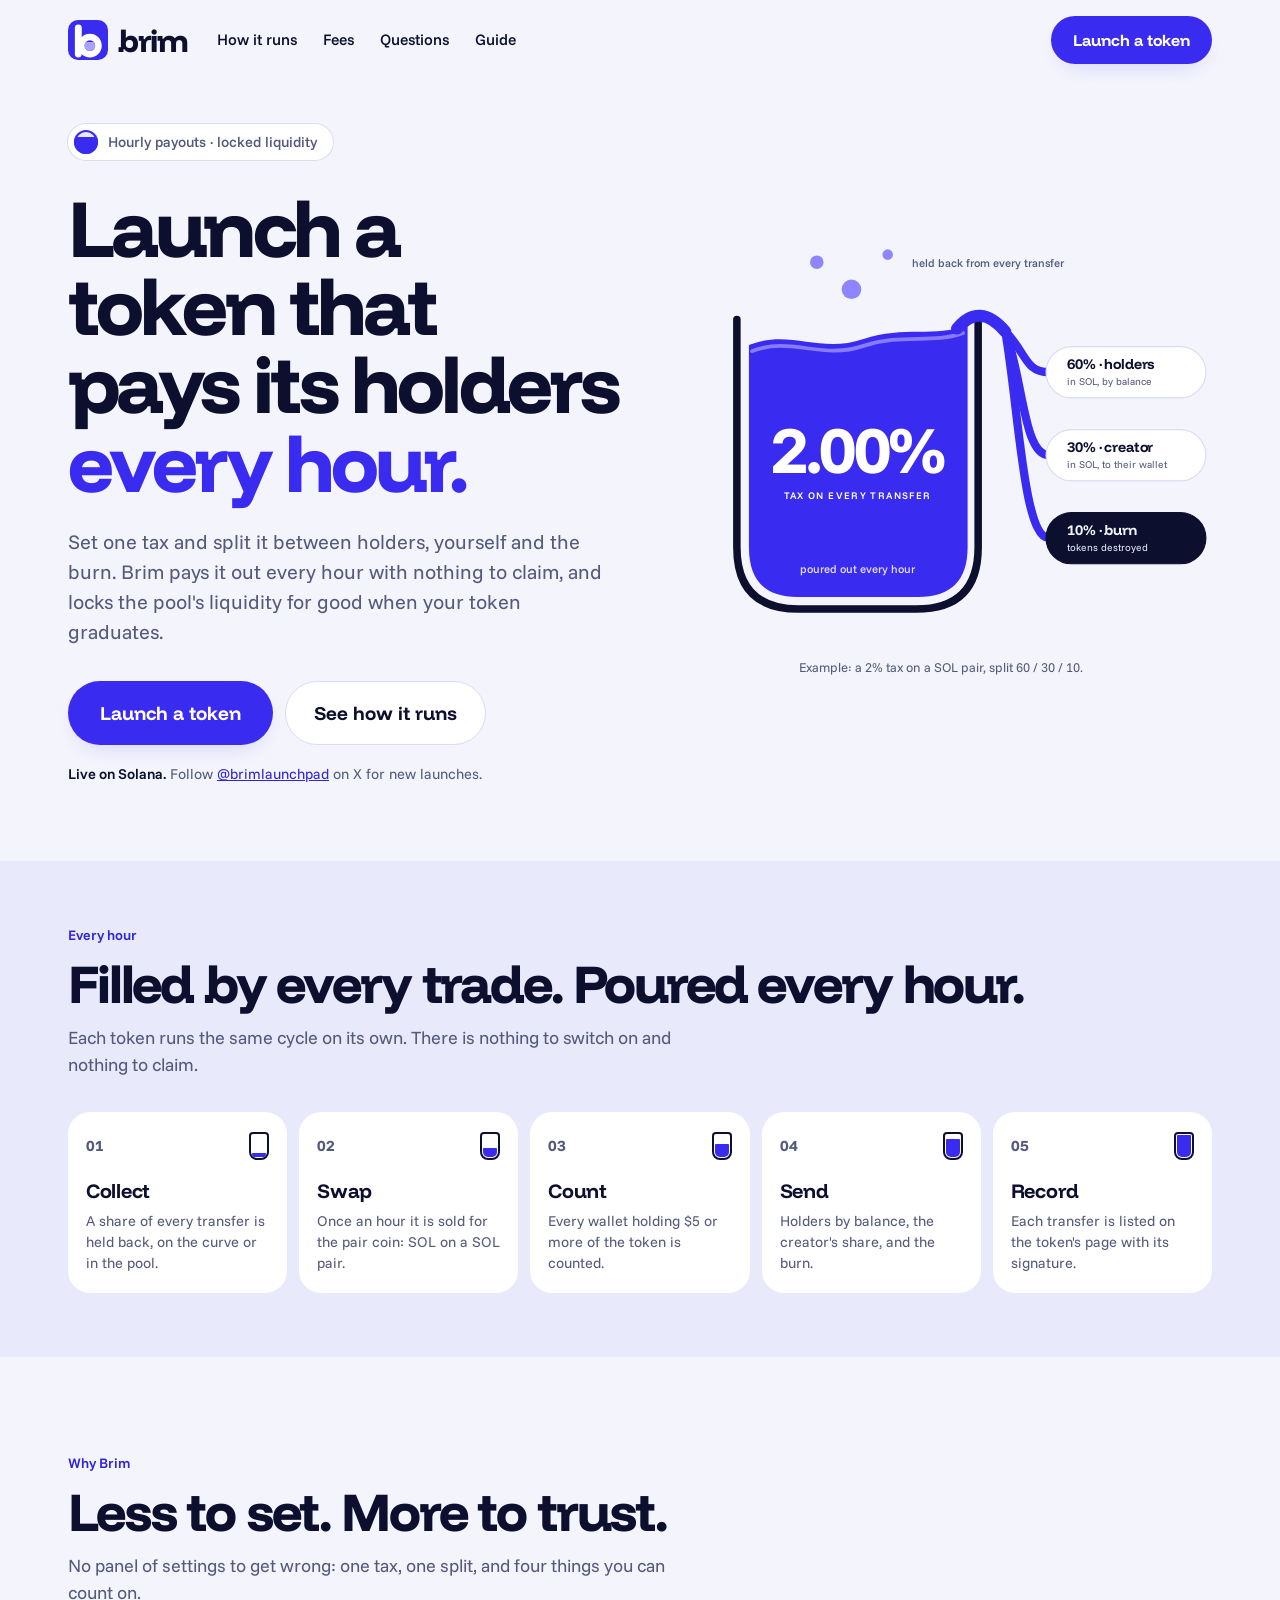
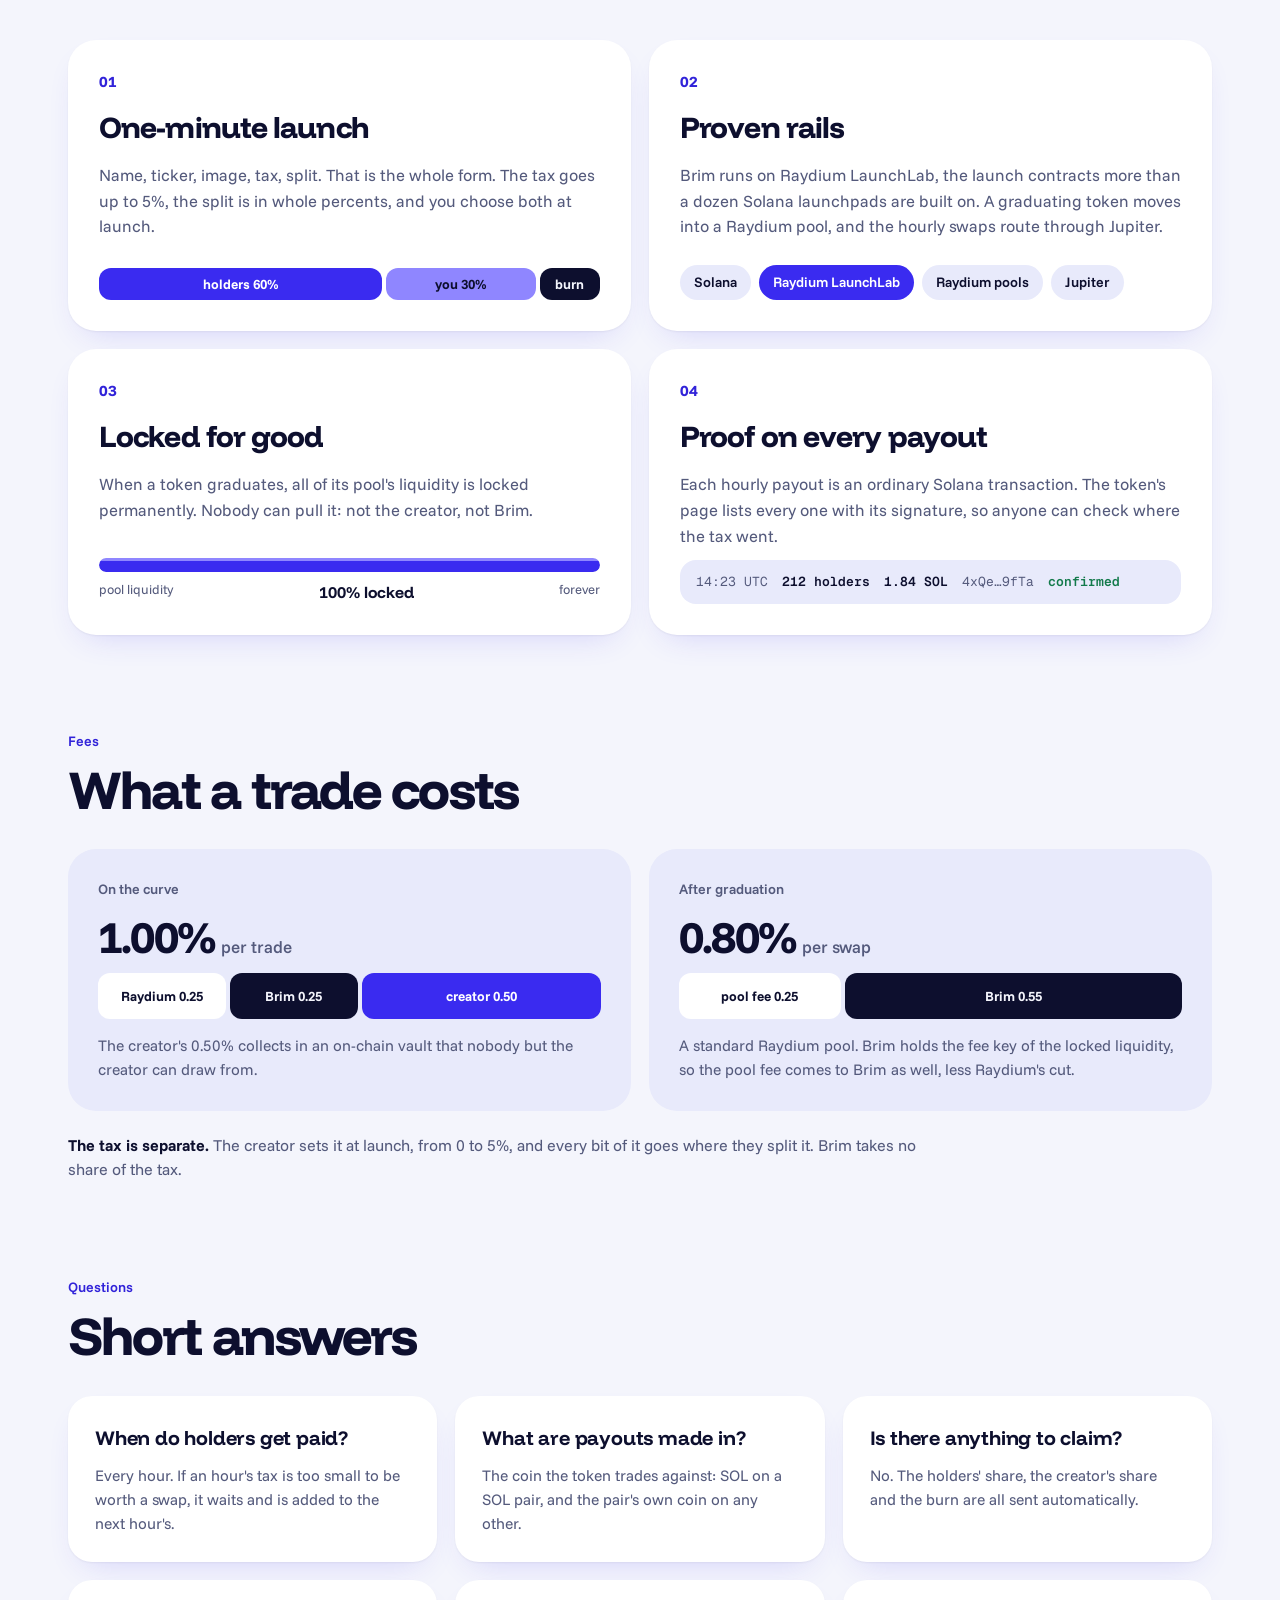
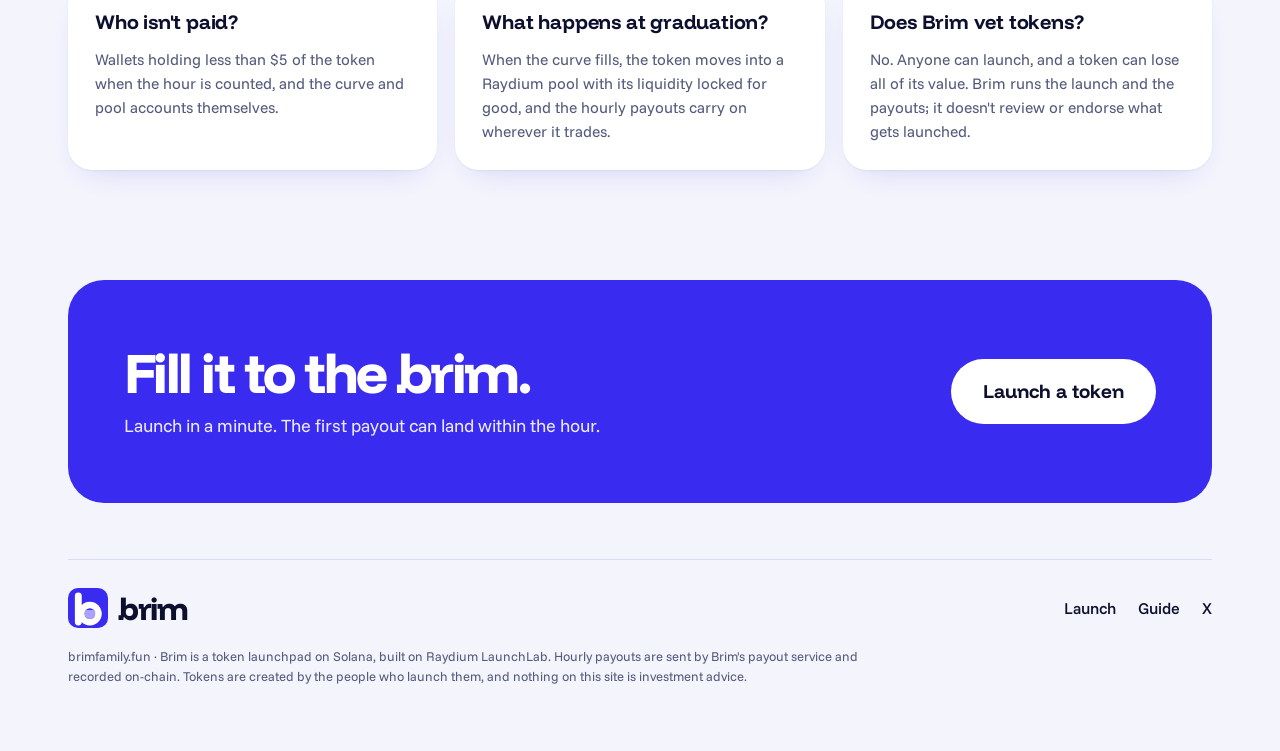
==== commit 5cc301f0: "Remove the explore tab" ====
--- a/index.html
+++ b/index.html
@@ -148,7 +148,7 @@
 <header class="nav">
   <div class="wrap navrow">
     <a class="brand" href="/"><img src="favicon.svg" alt=""><span>brim</span></a>
-    <nav class="links" aria-label="Site"><a href="#cycle">How it runs</a><a href="#fees">Fees</a><a href="/app/explore/">Explore</a><a href="/docs/">Guide</a></nav>
+    <nav class="links" aria-label="Site"><a href="#cycle">How it runs</a><a href="#fees">Fees</a><a href="#questions">Questions</a><a href="/docs/">Guide</a></nav>
     <a class="cta" href="/app/launch/">Launch a token</a>
   </div>
 </header>
@@ -258,7 +258,7 @@
   <div class="wrap">
     <div class="footrow">
       <a class="brand" href="/"><img src="favicon.svg" alt=""><span>brim</span></a>
-      <nav aria-label="Footer"><a href="/app/launch/">Launch</a><a href="/app/explore/">Explore</a><a href="/docs/">Guide</a><a href="https://x.com/brimlaunchpad">X</a></nav>
+      <nav aria-label="Footer"><a href="/app/launch/">Launch</a><a href="/docs/">Guide</a><a href="https://x.com/brimlaunchpad">X</a></nav>
     </div>
     <p class="fine">brimfamily.fun · Brim is a token launchpad on Solana, built on Raydium LaunchLab. Hourly payouts are sent by Brim's payout service and recorded on-chain. Tokens are created by the people who launch them, and nothing on this site is investment advice.</p>
   </div>
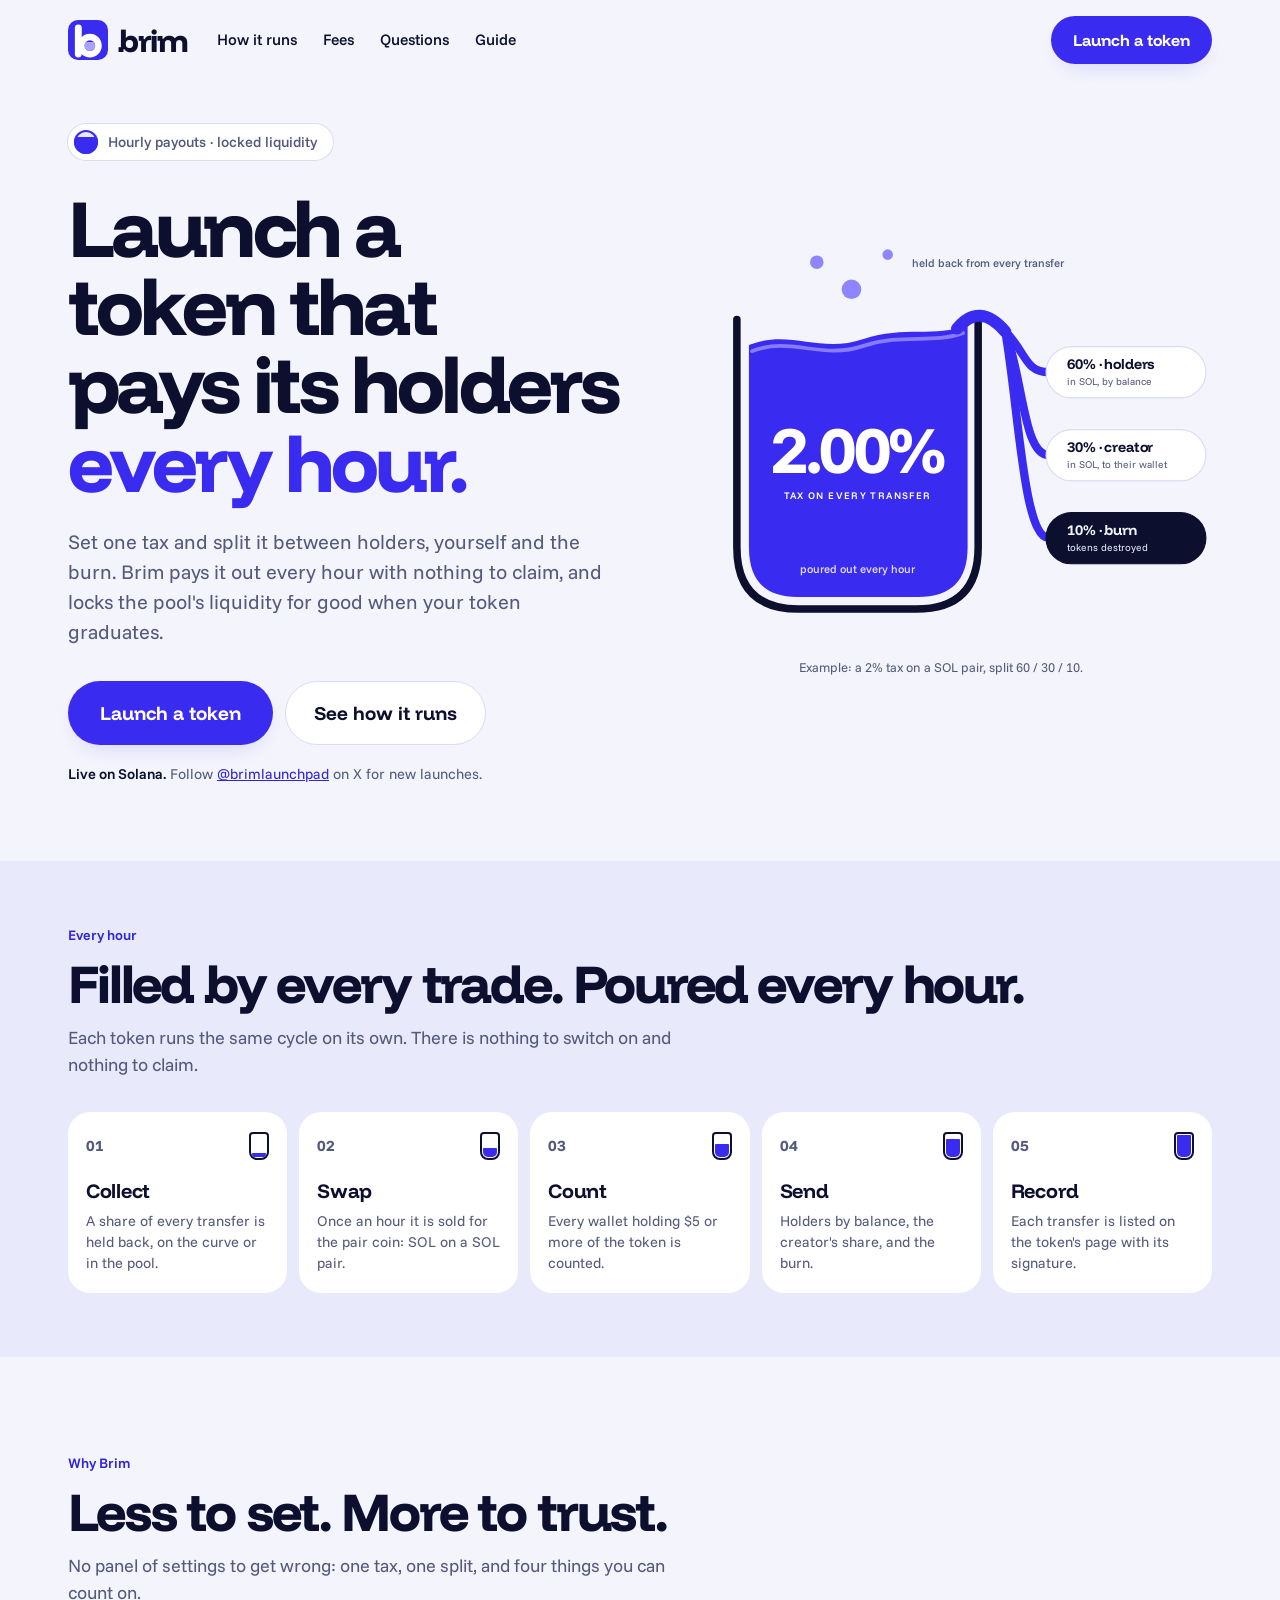
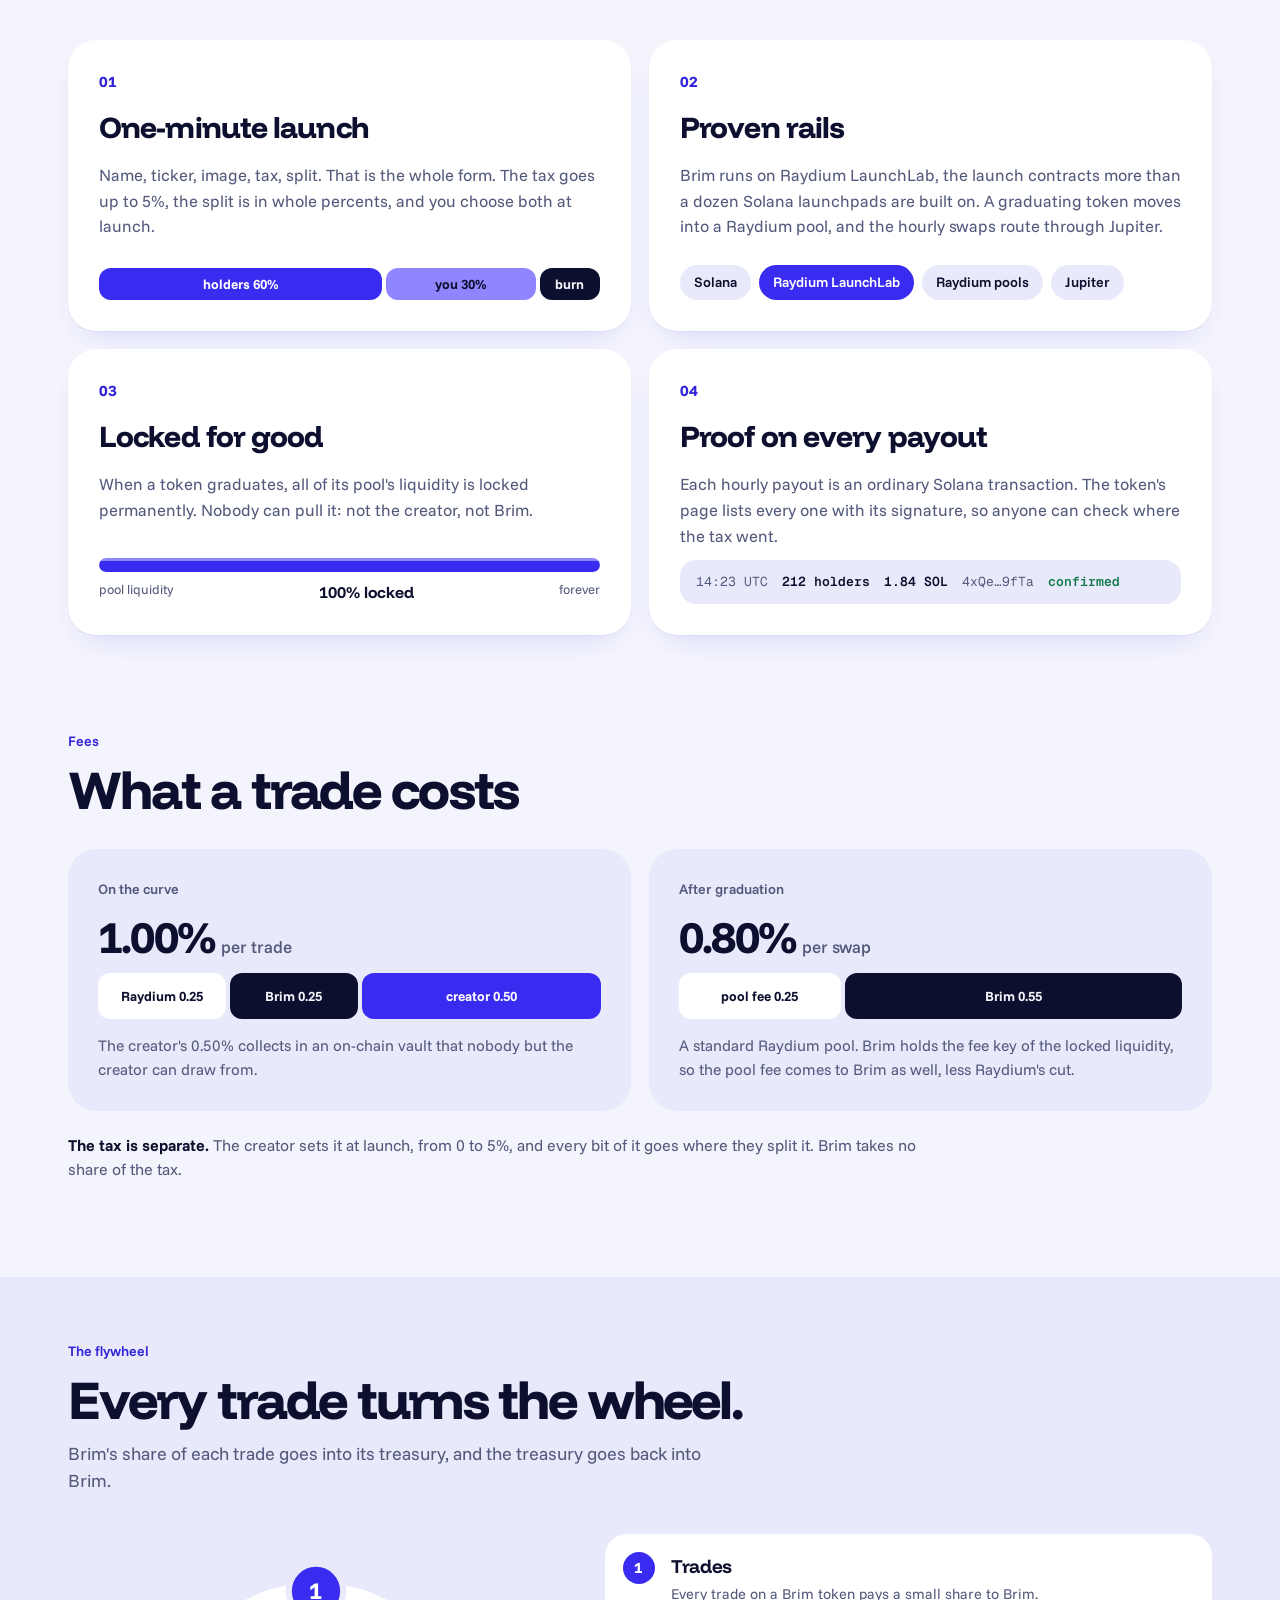
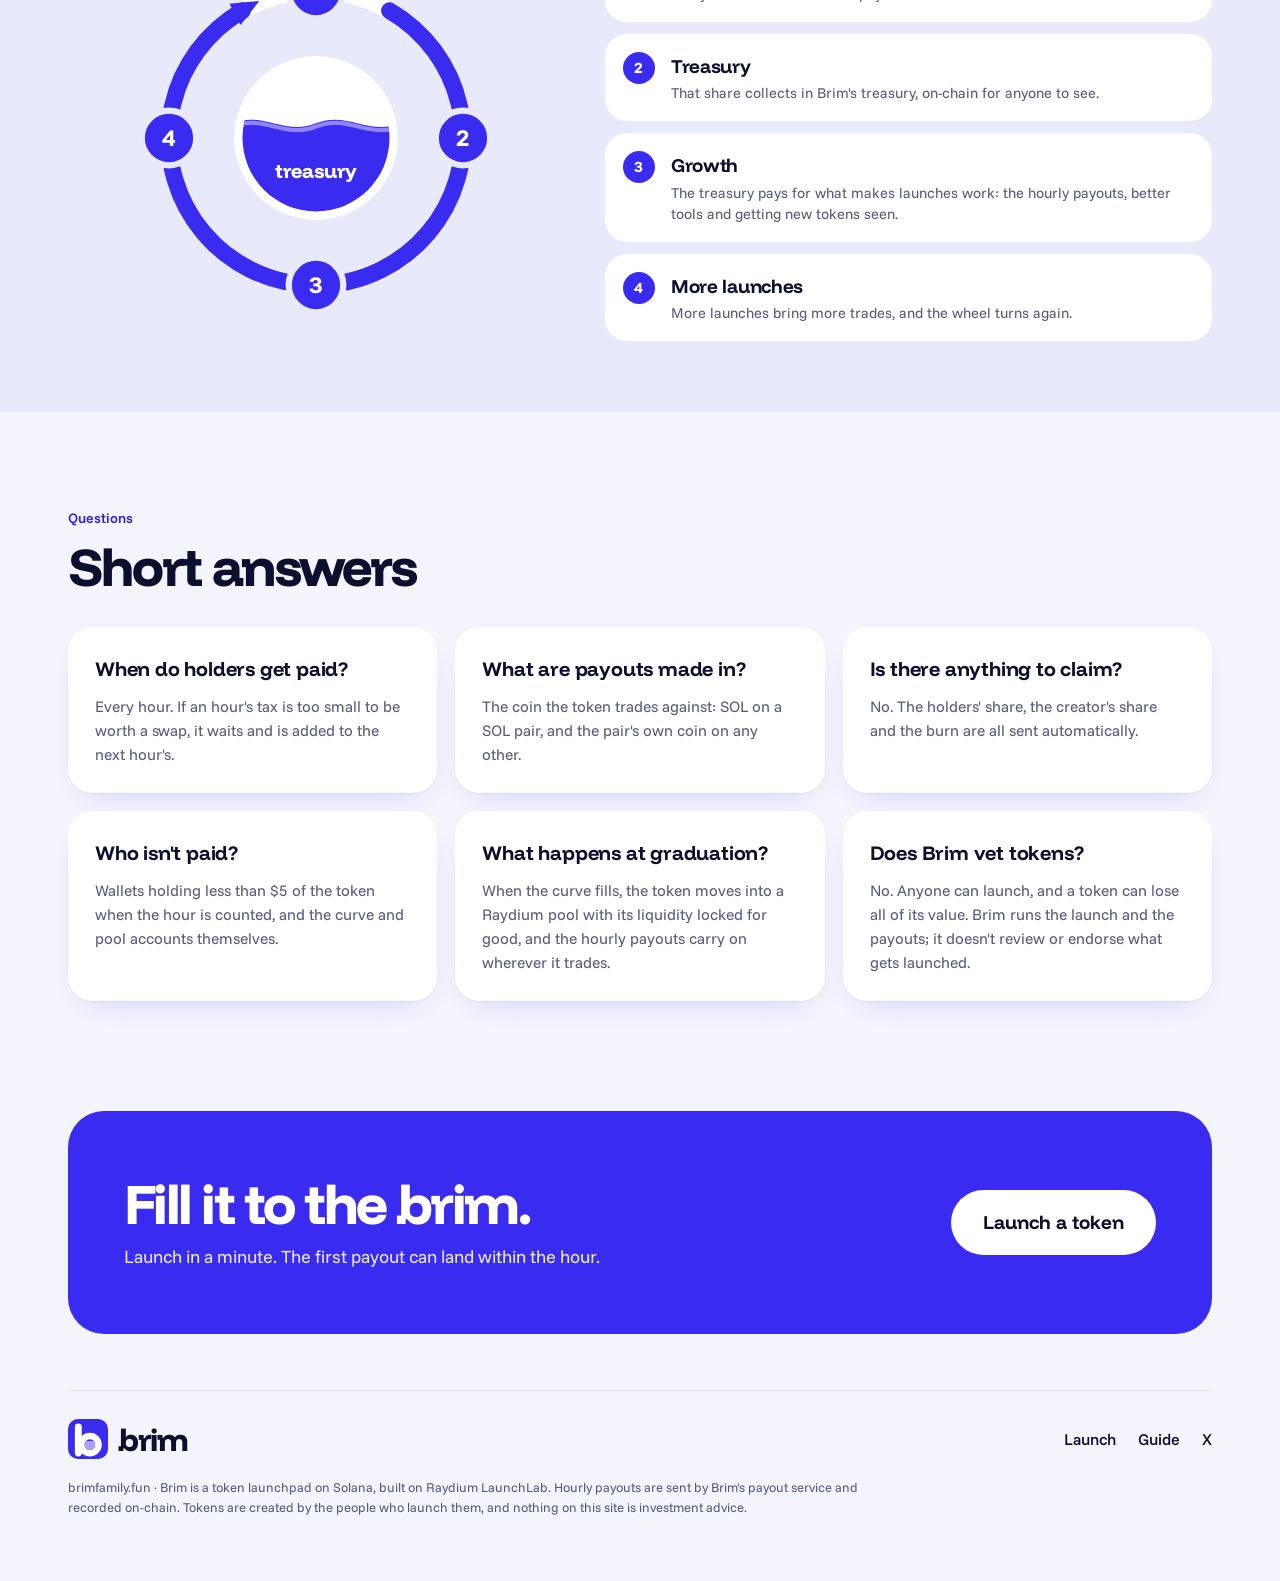
==== commit 5d91b4c3: "Add the flywheel" ====
--- a/index.html
+++ b/index.html
@@ -89,6 +89,7 @@
   .cycle b { display: block; font-family: var(--font-display); font-size: 20px; font-weight: 700; letter-spacing: -.015em; }
   .cycle small { display: block; color: var(--muted); font-size: 14.5px; margin-top: 4px; line-height: 1.45; }
   .secpad { padding-top: 96px; }
+  .secgap { margin-top: 96px; }
 
   .pillars { display: grid; grid-template-columns: repeat(auto-fit, minmax(min(460px, 100%), 1fr)); gap: 18px; margin-top: 34px; }
   .pillar { background: var(--card); border: 1px solid var(--card-line); border-radius: 28px; padding: 30px; box-shadow: var(--card-shadow); display: flex; flex-direction: column; gap: 12px; }
@@ -123,6 +124,24 @@
   .feecard .split .s3 { background: var(--ink); color: var(--bg); }
   .taxnote { font-size: 16px; color: var(--muted); margin: 22px 0 0; max-width: 860px; }
   .taxnote b { color: var(--ink); }
+
+  .wheel { display: grid; grid-template-columns: minmax(0, .9fr) minmax(0, 1.1fr); gap: 40px; align-items: center; margin-top: 34px; }
+  .wheel figure svg { max-width: 420px; margin: 0 auto; }
+  .w-track { fill: none; stroke: var(--card); stroke-width: 16; }
+  .w-arc { fill: none; stroke: var(--accent); stroke-width: 16; stroke-linecap: round; }
+  .w-head { fill: var(--accent); }
+  .w-node { fill: var(--accent); stroke: var(--bg2); stroke-width: 6; }
+  .w-num { fill: var(--on-accent); font-family: var(--font-display); font-weight: 800; font-size: 22px; text-anchor: middle; dominant-baseline: central; }
+  .w-glass { fill: var(--card); }
+  .w-liq { fill: var(--accent); }
+  .w-hi { fill: none; stroke: var(--hi); stroke-width: 4; stroke-linecap: round; }
+  .w-label { fill: var(--on-accent); font-family: var(--font-display); font-weight: 800; font-size: 19px; text-anchor: middle; letter-spacing: -.01em; }
+  .wsteps { list-style: none; margin: 0; padding: 0; display: grid; gap: 12px; counter-reset: w; }
+  .wsteps li { position: relative; background: var(--card); border-radius: 22px; padding: 18px 20px 18px 66px; counter-increment: w; }
+  .wsteps li::before { content: counter(w); position: absolute; left: 18px; top: 18px; width: 32px; height: 32px; border-radius: 50%; display: flex; align-items: center; justify-content: center; background: var(--accent); color: var(--on-accent); font-family: var(--font-display); font-weight: 800; font-size: 15px; }
+  .wsteps b { display: block; font-family: var(--font-display); font-size: 19px; font-weight: 700; letter-spacing: -.015em; }
+  .wsteps small { display: block; color: var(--muted); font-size: 14.5px; margin-top: 2px; line-height: 1.45; }
+  @media (max-width: 900px) { .wheel { grid-template-columns: minmax(0, 1fr); gap: 24px; } .wheel figure svg { max-width: 300px; } }
 
   .qa { display: grid; grid-template-columns: repeat(auto-fit, minmax(min(340px, 100%), 1fr)); gap: 18px; margin-top: 34px; }
   .qa article { border-radius: 24px; padding: 26px; background: var(--card); border: 1px solid var(--card-line); box-shadow: var(--card-shadow); }
@@ -236,6 +255,40 @@
   <p class="taxnote"><b>The tax is separate.</b> The creator sets it at launch, from 0 to 5%, and every bit of it goes where they split it. Brim takes no share of the tax.</p>
 </section>
 
+<section class="band secgap" id="flywheel">
+  <div class="wrap">
+    <p class="kicker">The flywheel</p>
+    <h2 class="sec">Every trade turns the wheel.</h2>
+    <p class="sub">Brim's share of each trade goes into its treasury, and the treasury goes back into Brim.</p>
+    <div class="wheel">
+      <figure>
+        <svg viewBox="0 0 400 400" role="img" aria-label="A loop: trades fill the treasury, the treasury funds growth, growth brings more launches, and more launches bring more trades">
+          <defs><clipPath id="w-clip"><circle cx="200" cy="200" r="70"/></clipPath></defs>
+          <circle class="w-track" cx="200" cy="200" r="140"/>
+          <path class="w-arc" d="M270 78.76A140 140 0 1 1 130 78.76"/>
+          <path class="w-head" d="M146 69.5L128.2 92.4L117.6 72.2Z"/>
+          <circle class="w-glass" cx="200" cy="200" r="78"/>
+          <g clip-path="url(#w-clip)">
+            <path class="w-liq" d="M120 186C150 174 170 198 200 186C230 174 250 198 280 186V290H120Z"/>
+            <path class="w-hi" d="M120 189C150 177 170 201 200 189C230 177 250 201 280 189"/>
+          </g>
+          <text class="w-label" x="200" y="238">treasury</text>
+          <circle class="w-node" cx="200" cy="60" r="26"/><text class="w-num" x="200" y="60">1</text>
+          <circle class="w-node" cx="340" cy="200" r="26"/><text class="w-num" x="340" y="200">2</text>
+          <circle class="w-node" cx="200" cy="340" r="26"/><text class="w-num" x="200" y="340">3</text>
+          <circle class="w-node" cx="60" cy="200" r="26"/><text class="w-num" x="60" y="200">4</text>
+        </svg>
+      </figure>
+      <ol class="wsteps">
+        <li><b>Trades</b><small>Every trade on a Brim token pays a small share to Brim.</small></li>
+        <li><b>Treasury</b><small>That share collects in Brim's treasury, on-chain for anyone to see.</small></li>
+        <li><b>Growth</b><small>The treasury pays for what makes launches work: the hourly payouts, better tools and getting new tokens seen.</small></li>
+        <li><b>More launches</b><small>More launches bring more trades, and the wheel turns again.</small></li>
+      </ol>
+    </div>
+  </div>
+</section>
+
 <section class="wrap secpad" id="questions">
   <p class="kicker">Questions</p>
   <h2 class="sec">Short answers</h2>
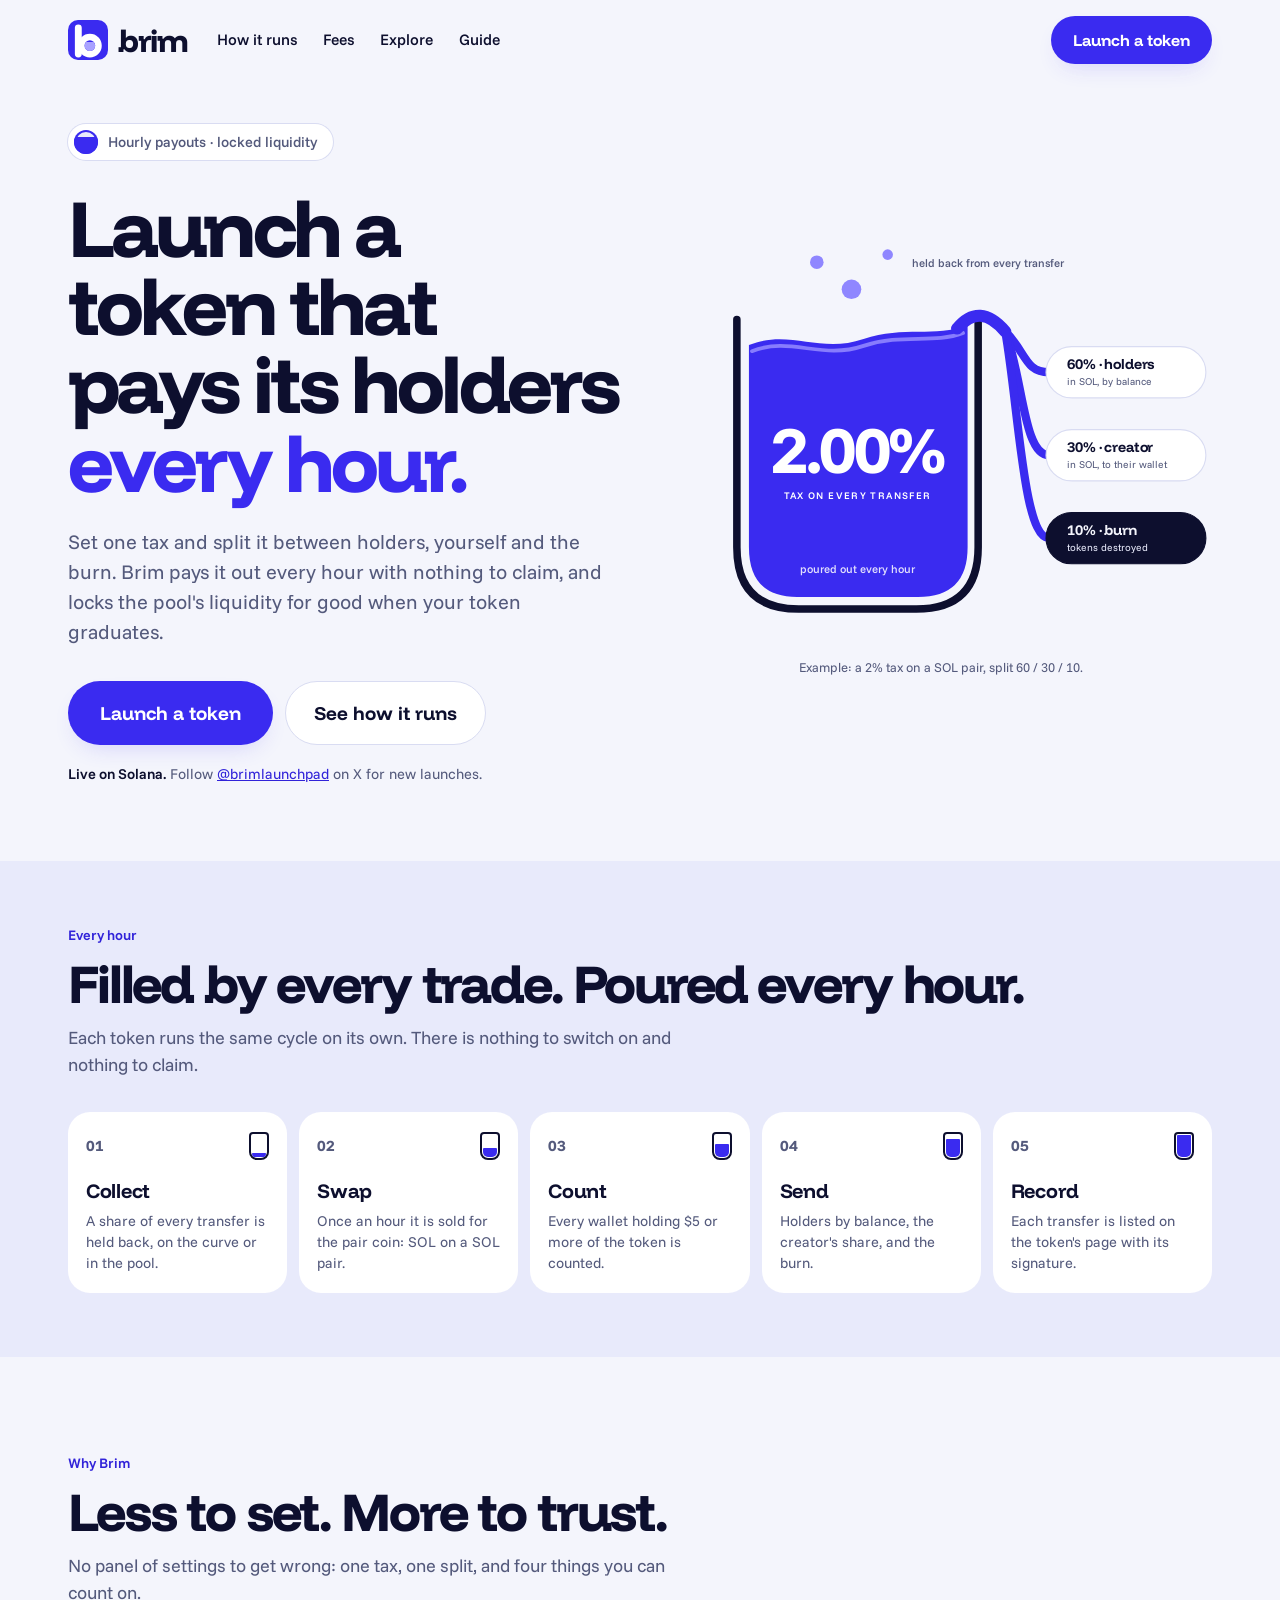
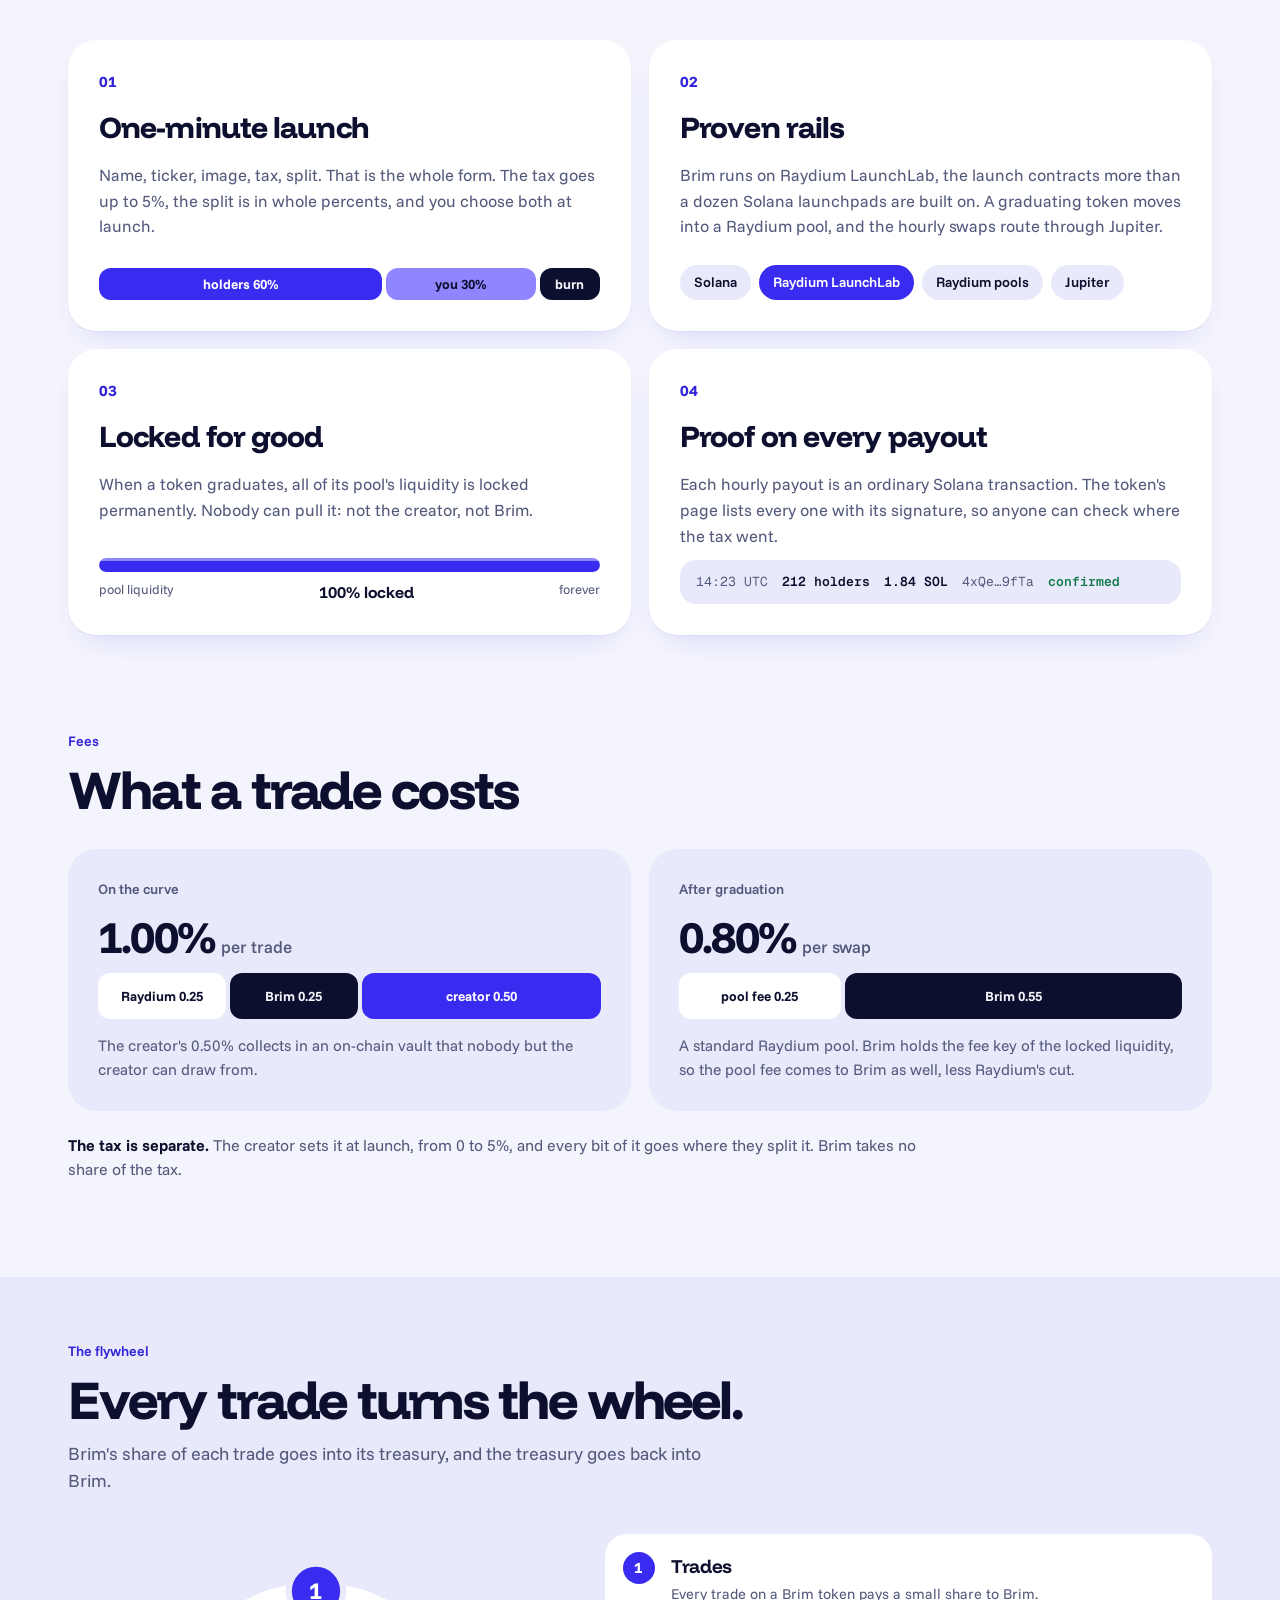
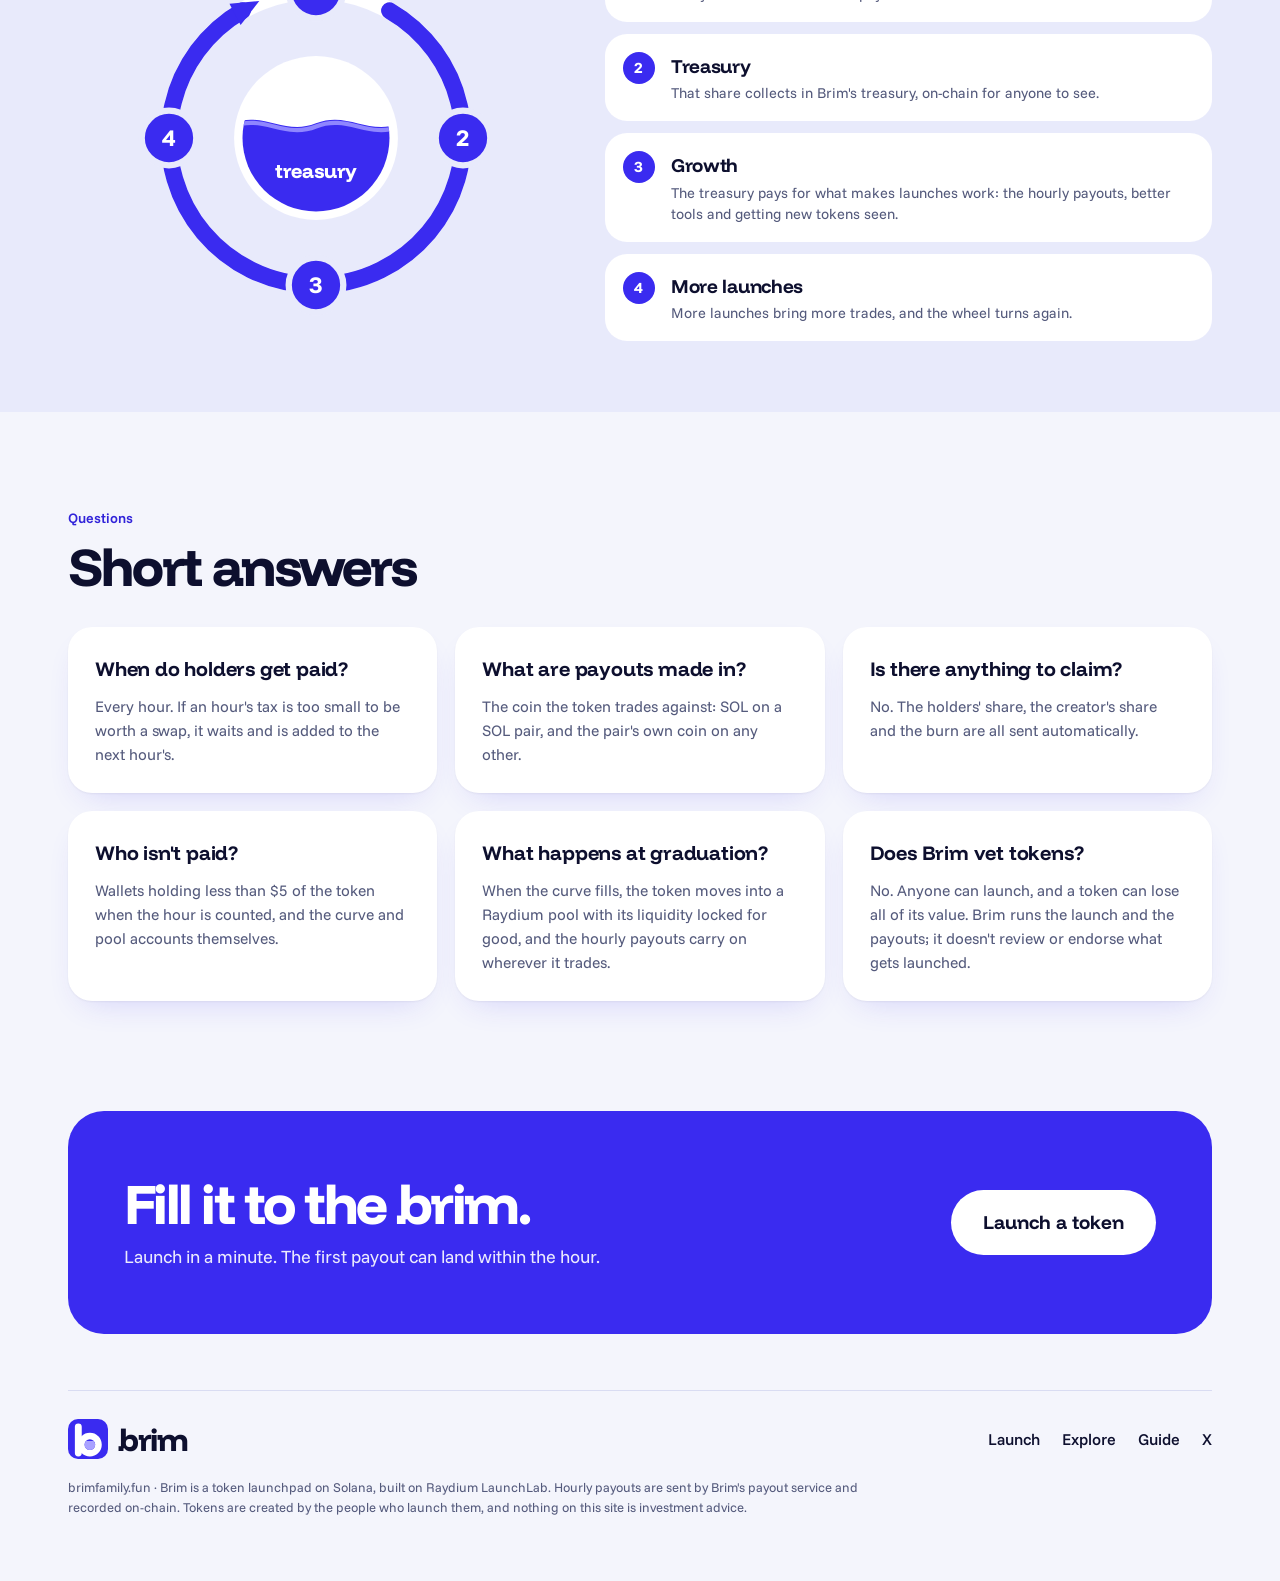
==== commit 3778414c: "Bring back the token explorer" ====
--- a/index.html
+++ b/index.html
@@ -167,7 +167,7 @@
 <header class="nav">
   <div class="wrap navrow">
     <a class="brand" href="/"><img src="favicon.svg" alt=""><span>brim</span></a>
-    <nav class="links" aria-label="Site"><a href="#cycle">How it runs</a><a href="#fees">Fees</a><a href="#questions">Questions</a><a href="/docs/">Guide</a></nav>
+    <nav class="links" aria-label="Site"><a href="#cycle">How it runs</a><a href="#fees">Fees</a><a href="/app/explore/">Explore</a><a href="/docs/">Guide</a></nav>
     <a class="cta" href="/app/launch/">Launch a token</a>
   </div>
 </header>
@@ -311,7 +311,7 @@
   <div class="wrap">
     <div class="footrow">
       <a class="brand" href="/"><img src="favicon.svg" alt=""><span>brim</span></a>
-      <nav aria-label="Footer"><a href="/app/launch/">Launch</a><a href="/docs/">Guide</a><a href="https://x.com/brimlaunchpad">X</a></nav>
+      <nav aria-label="Footer"><a href="/app/launch/">Launch</a><a href="/app/explore/">Explore</a><a href="/docs/">Guide</a><a href="https://x.com/brimlaunchpad">X</a></nav>
     </div>
     <p class="fine">brimfamily.fun · Brim is a token launchpad on Solana, built on Raydium LaunchLab. Hourly payouts are sent by Brim's payout service and recorded on-chain. Tokens are created by the people who launch them, and nothing on this site is investment advice.</p>
   </div>
